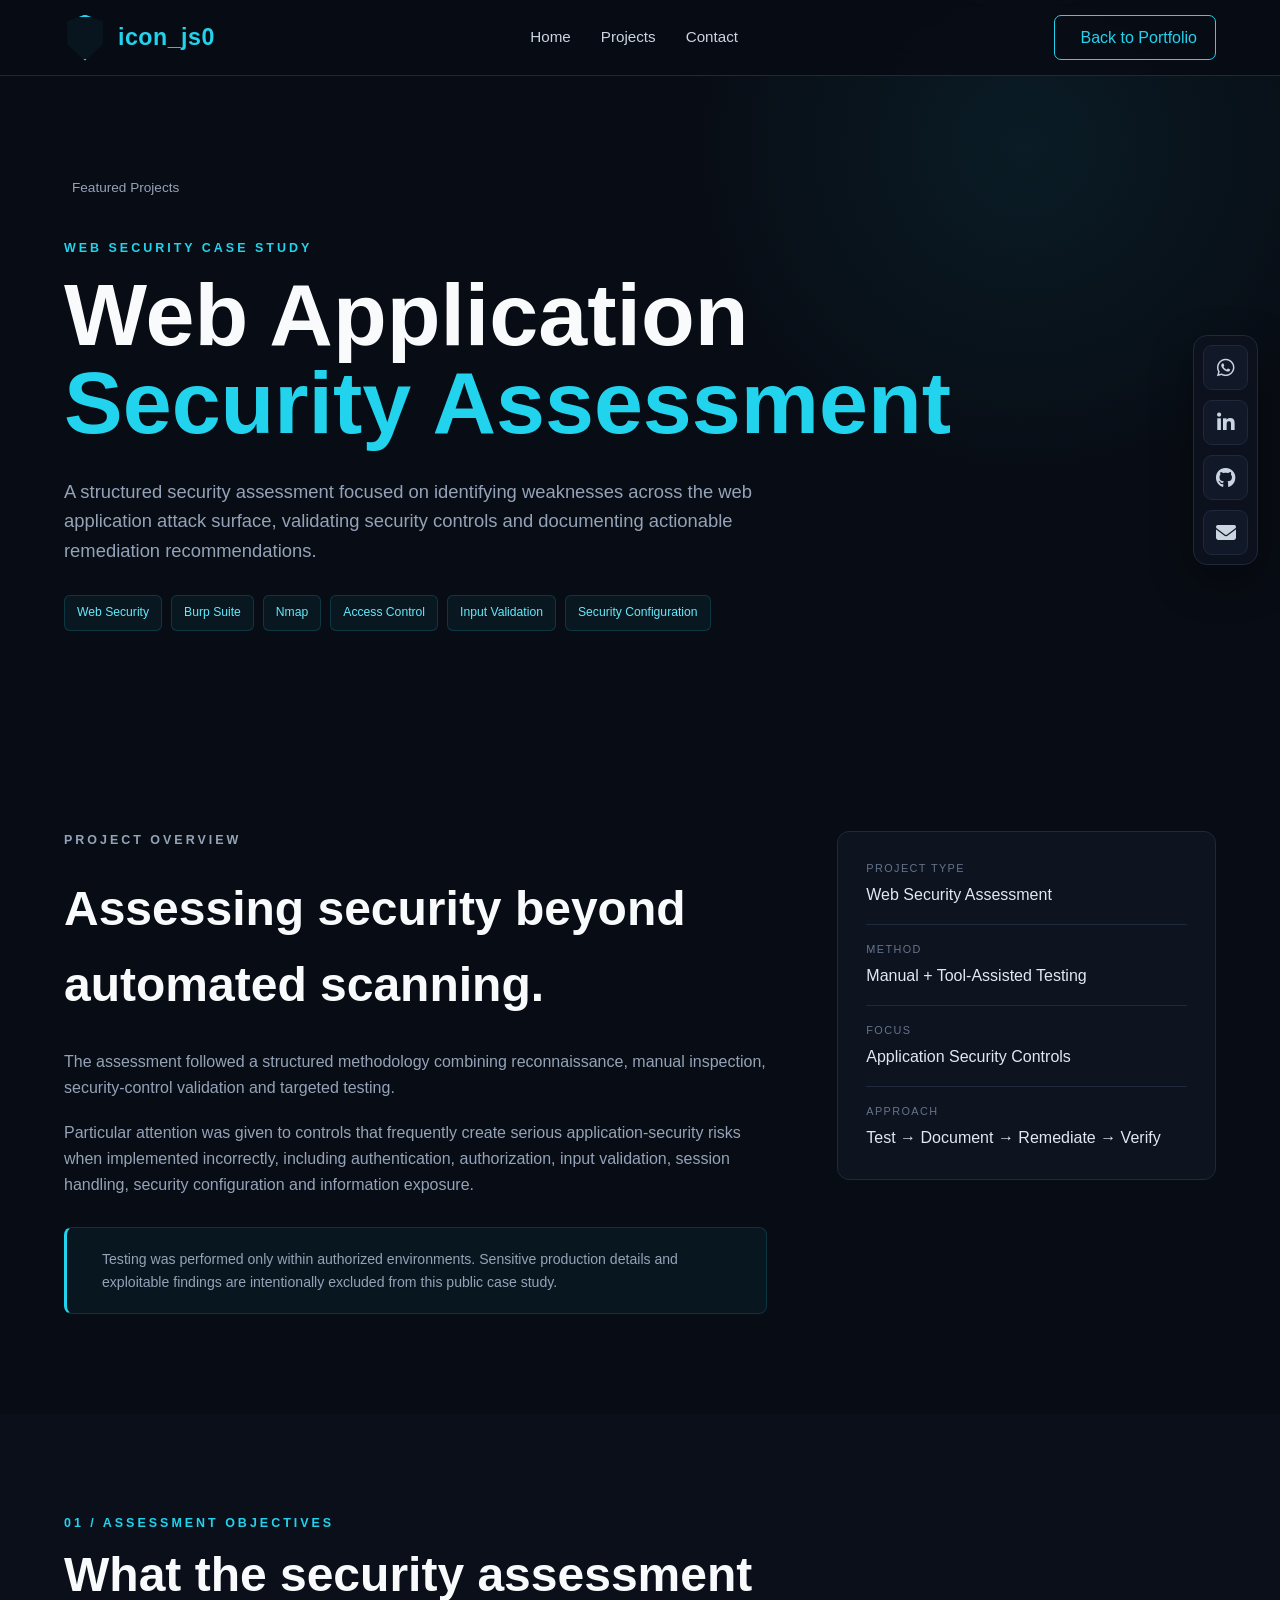
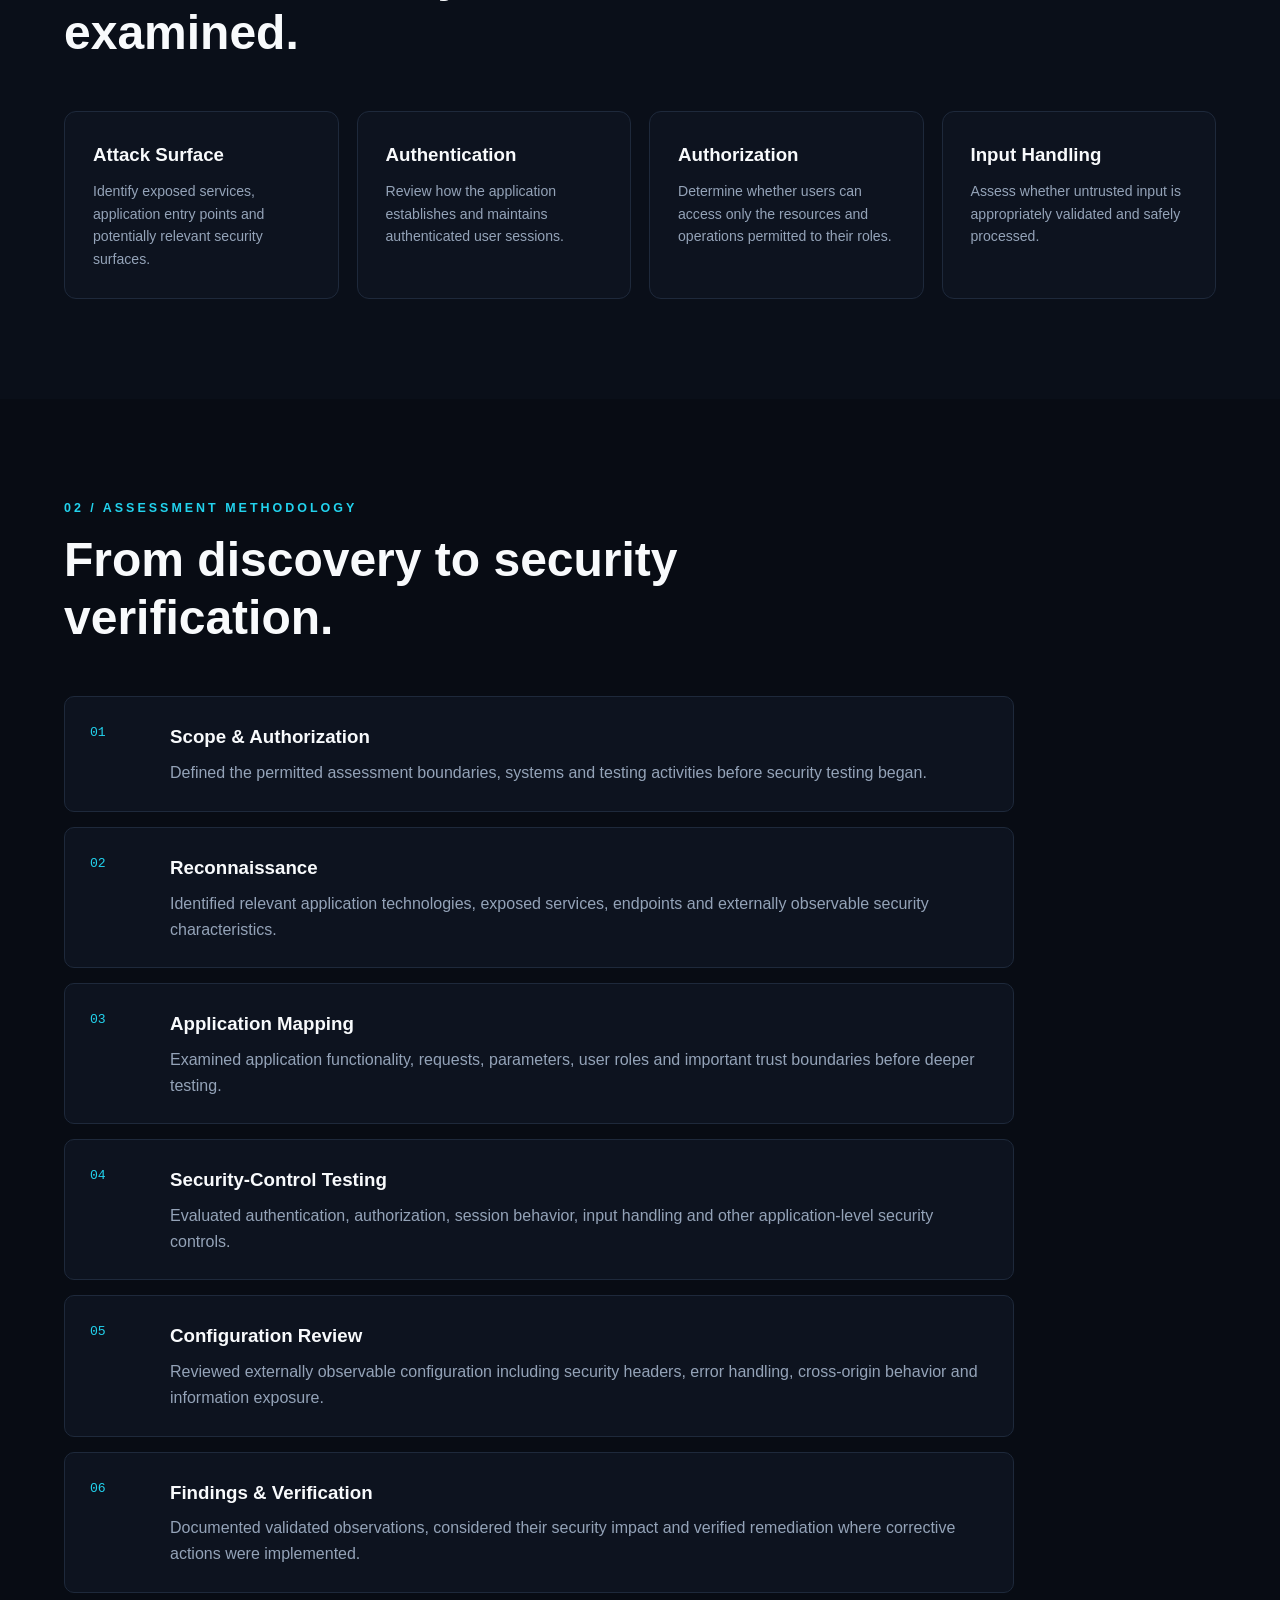
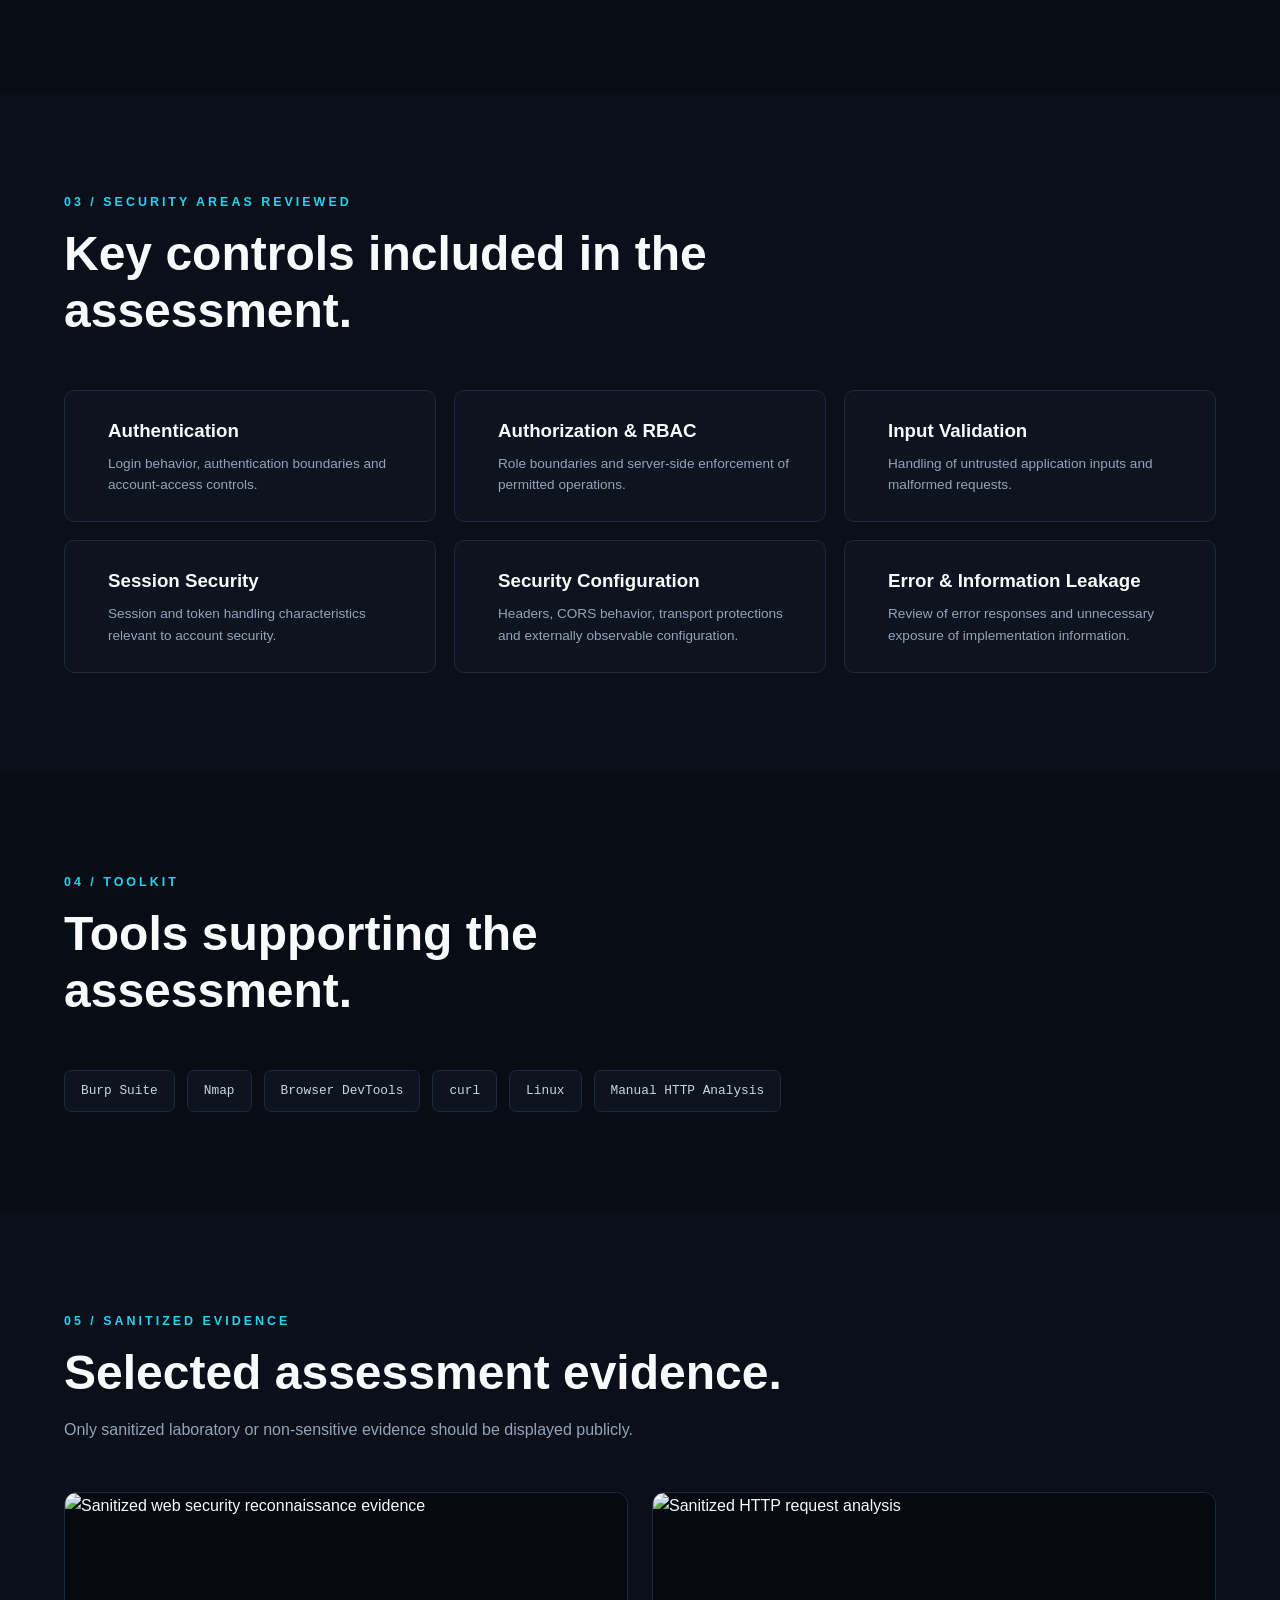
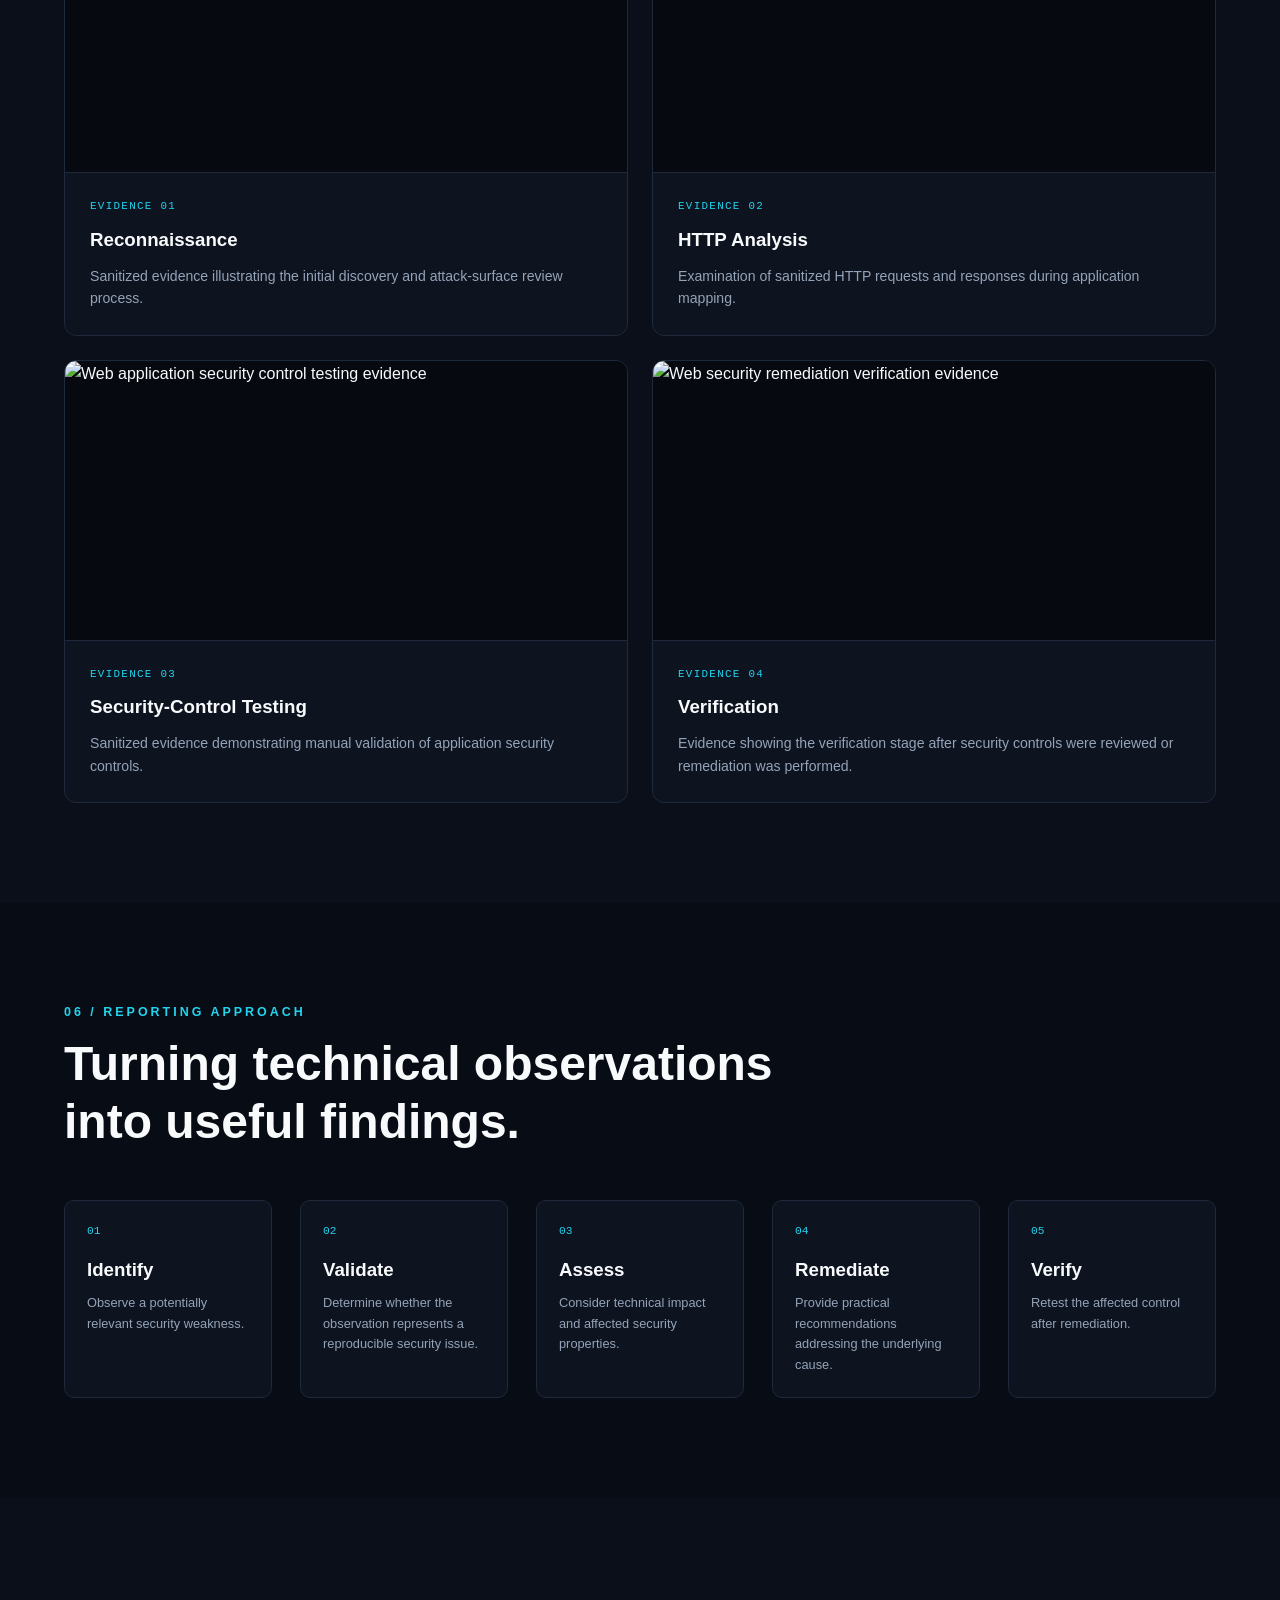
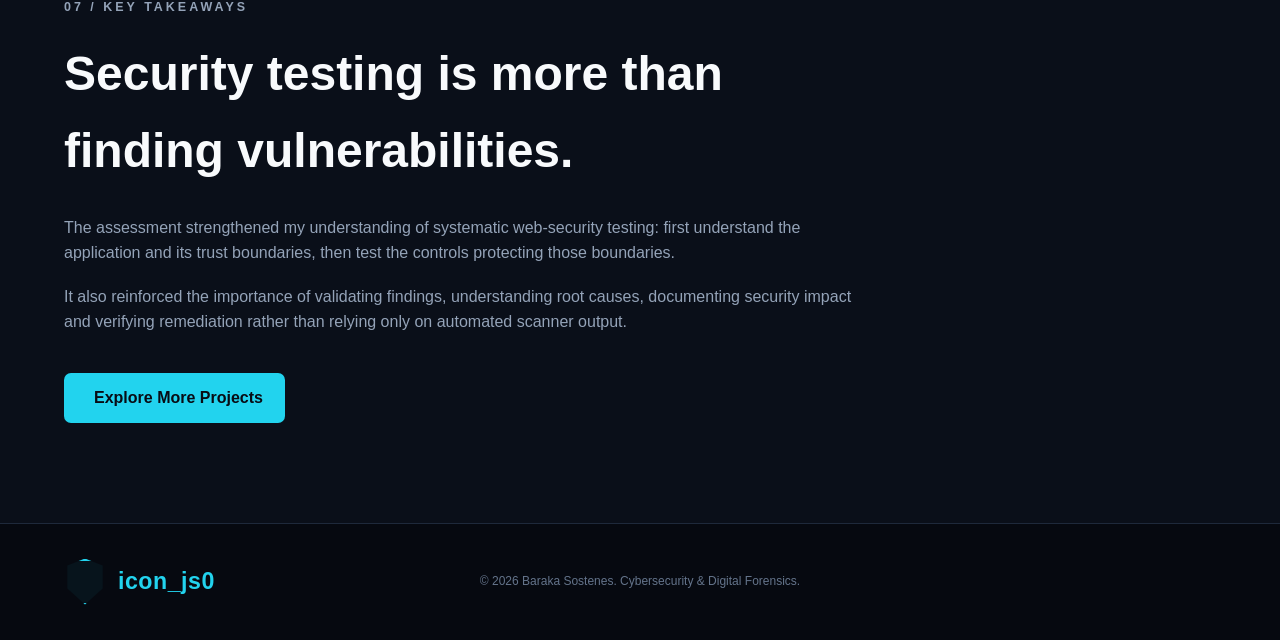
==== projects/web-security.html @ df47a4aa "feat: build cybersecurity portfolio v2" ====
<!DOCTYPE html>
<html lang="en">

<head>
   <meta charset="UTF-8">

    <meta
        name="viewport"
        content="width=device-width, initial-scale=1.0"
    >

    <title>
        Baraka Sostenes | Cybersecurity & Digital Forensics
    </title>

    <meta
        name="description"
        content="Cybersecurity and Digital Forensics portfolio of Baraka Sostenes, featuring web security, network security, digital forensics, CTF labs and practical security projects."
    >

    <meta
        name="author"
        content="Baraka Sostenes"
    >

    <meta
        name="robots"
        content="index, follow"
    >

    <meta
        name="theme-color"
        content="#080c14"
    >

    <link
        rel="icon"
        type="image/svg+xml"
        href="assets/images/favicon.svg"
    >

    <link
        rel="stylesheet"
        href="assets/css/style.css"
    >

    <link
        rel="stylesheet"
        href="assets/css/responsive.css"
    >

    <link
        rel="stylesheet"
        href="https://cdnjs.cloudflare.com/ajax/libs/font-awesome/6.7.2/css/all.min.css"
    >

    <link
    rel="icon"
    type="image/svg+xml"
    href="assets/images/favicon.svg"
>

    <title>
        Web Application Security Case Study | icon_js0
    </title>

    <link
        rel="stylesheet"
        href="../assets/css/style.css"
    >

    <link
        rel="stylesheet"
        href="../assets/css/responsive.css"
    >

    <link
        rel="stylesheet"
        href="../assets/css/case-study.css"
    >

    <link
        rel="stylesheet"
        href="https://cdnjs.cloudflare.com/ajax/libs/font-awesome/6.7.2/css/all.min.css"
    >

</head>


<body>


<!-- =========================
     NAVBAR
========================= -->

<header class="navbar" id="navbar">

    <div class="container nav-container">

        <a href="../index.html" class="logo">

            <span class="logo-mark">
                <i data-lucide="shield-check"></i>
            </span>

            <span class="logo-text">
                icon_js0
            </span>

        </a>


        <nav class="nav-links" id="nav-links">

            <a href="../index.html" class="nav-link">
                Home
            </a>

            <a href="../index.html#projects" class="nav-link">
                Projects
            </a>

            <a href="../index.html#contact" class="nav-link">
                Contact
            </a>

        </nav>


        <div class="nav-actions">

            <a
                href="../index.html#projects"
                class="nav-btn"
            >
                <i data-lucide="arrow-left"></i>
                Back to Portfolio
            </a>


            <button
                class="menu-toggle"
                id="menu-toggle"
                aria-label="Open navigation menu"
                aria-expanded="false"
            >
                <span></span>
                <span></span>
                <span></span>
            </button>

        </div>

    </div>

</header>


<!-- =========================
     SOCIAL RAIL
========================= -->

<aside
    class="social-rail"
    aria-label="Social media links"
>

    <a
        href="https://wa.me/255788197659"
        target="_blank"
        rel="noopener noreferrer"
        class="social-link whatsapp"
        aria-label="WhatsApp"
        data-label="WhatsApp"
    >
        <i class="fa-brands fa-whatsapp"></i>
    </a>


    <a
        href="https://www.linkedin.com/in/baraka-sostenes-51930a3a1/"
        target="_blank"
        rel="noopener noreferrer"
        class="social-link linkedin"
        aria-label="LinkedIn"
        data-label="LinkedIn"
    >
        <i class="fa-brands fa-linkedin-in"></i>
    </a>


    <a
        href="https://github.com/iconjs0"
        target="_blank"
        rel="noopener noreferrer"
        class="social-link github"
        aria-label="GitHub"
        data-label="GitHub"
    >
        <i class="fa-brands fa-github"></i>
    </a>


    <a
        href="mailto:barakacsostenes13@gmail.com"
        class="social-link email"
        aria-label="Email"
        data-label="Email"
    >
        <i class="fa-solid fa-envelope"></i>
    </a>

</aside>


<main>


<!-- =========================
     PROJECT HERO
========================= -->

<section class="case-hero">

    <div class="container">

        <a
            href="../index.html#projects"
            class="case-back"
        >
            <i data-lucide="arrow-left"></i>
            Featured Projects
        </a>


        <p class="section-label">
            WEB SECURITY CASE STUDY
        </p>


        <h1>
            Web Application
            <span>Security Assessment</span>
        </h1>


        <p class="case-introduction">

            A structured security assessment focused on identifying
            weaknesses across the web application attack surface,
            validating security controls and documenting actionable
            remediation recommendations.

        </p>


        <div class="case-tags">

            <span>Web Security</span>
            <span>Burp Suite</span>
            <span>Nmap</span>
            <span>Access Control</span>
            <span>Input Validation</span>
            <span>Security Configuration</span>

        </div>

    </div>

</section>


<!-- =========================
     OVERVIEW
========================= -->

<section class="case-section">

    <div class="container">

        <div class="case-overview-grid">


            <div class="case-main-content">

                <p class="section-label">
                    PROJECT OVERVIEW
                </p>


                <h2>
                    Assessing security beyond automated scanning.
                </h2>


                <p>

                    The assessment followed a structured methodology
                    combining reconnaissance, manual inspection,
                    security-control validation and targeted testing.

                </p>


                <p>

                    Particular attention was given to controls that
                    frequently create serious application-security
                    risks when implemented incorrectly, including
                    authentication, authorization, input validation,
                    session handling, security configuration and
                    information exposure.

                </p>


                <div class="case-scope-notice">

                    <i data-lucide="shield-check"></i>

                    <p>
                        Testing was performed only within authorized
                        environments. Sensitive production details and
                        exploitable findings are intentionally excluded
                        from this public case study.
                    </p>

                </div>

            </div>


            <aside class="case-info-card">

                <div class="case-info-item">
                    <span>Project Type</span>
                    <p>Web Security Assessment</p>
                </div>


                <div class="case-info-item">
                    <span>Method</span>
                    <p>Manual + Tool-Assisted Testing</p>
                </div>


                <div class="case-info-item">
                    <span>Focus</span>
                    <p>Application Security Controls</p>
                </div>


                <div class="case-info-item">
                    <span>Approach</span>
                    <p>Test → Document → Remediate → Verify</p>
                </div>

            </aside>

        </div>

    </div>

</section>


<!-- =========================
     OBJECTIVES
========================= -->

<section class="case-section case-section-alt">

    <div class="container">

        <div class="case-section-heading">

            <p class="section-label">
                01 / ASSESSMENT OBJECTIVES
            </p>

            <h2>
                What the security assessment examined.
            </h2>

        </div>


        <div class="objective-grid">


            <article class="objective-card">

                <i data-lucide="scan-search"></i>

                <h3>
                    Attack Surface
                </h3>

                <p>
                    Identify exposed services, application entry
                    points and potentially relevant security surfaces.
                </p>

            </article>


            <article class="objective-card">

                <i data-lucide="key-round"></i>

                <h3>
                    Authentication
                </h3>

                <p>
                    Review how the application establishes and
                    maintains authenticated user sessions.
                </p>

            </article>


            <article class="objective-card">

                <i data-lucide="user-cog"></i>

                <h3>
                    Authorization
                </h3>

                <p>
                    Determine whether users can access only the
                    resources and operations permitted to their roles.
                </p>

            </article>


            <article class="objective-card">

                <i data-lucide="shield-alert"></i>

                <h3>
                    Input Handling
                </h3>

                <p>
                    Assess whether untrusted input is appropriately
                    validated and safely processed.
                </p>

            </article>


        </div>

    </div>

</section>


<!-- =========================
     METHODOLOGY
========================= -->

<section class="case-section">

    <div class="container">

        <div class="case-section-heading">

            <p class="section-label">
                02 / ASSESSMENT METHODOLOGY
            </p>

            <h2>
                From discovery to security verification.
            </h2>

        </div>


        <div class="implementation-list">


            <article class="implementation-item">

                <span class="implementation-number">
                    01
                </span>

                <div>

                    <h3>
                        Scope & Authorization
                    </h3>

                    <p>
                        Defined the permitted assessment boundaries,
                        systems and testing activities before security
                        testing began.
                    </p>

                </div>

            </article>


            <article class="implementation-item">

                <span class="implementation-number">
                    02
                </span>

                <div>

                    <h3>
                        Reconnaissance
                    </h3>

                    <p>
                        Identified relevant application technologies,
                        exposed services, endpoints and externally
                        observable security characteristics.
                    </p>

                </div>

            </article>


            <article class="implementation-item">

                <span class="implementation-number">
                    03
                </span>

                <div>

                    <h3>
                        Application Mapping
                    </h3>

                    <p>
                        Examined application functionality, requests,
                        parameters, user roles and important trust
                        boundaries before deeper testing.
                    </p>

                </div>

            </article>


            <article class="implementation-item">

                <span class="implementation-number">
                    04
                </span>

                <div>

                    <h3>
                        Security-Control Testing
                    </h3>

                    <p>
                        Evaluated authentication, authorization,
                        session behavior, input handling and other
                        application-level security controls.
                    </p>

                </div>

            </article>


            <article class="implementation-item">

                <span class="implementation-number">
                    05
                </span>

                <div>

                    <h3>
                        Configuration Review
                    </h3>

                    <p>
                        Reviewed externally observable configuration
                        including security headers, error handling,
                        cross-origin behavior and information exposure.
                    </p>

                </div>

            </article>


            <article class="implementation-item">

                <span class="implementation-number">
                    06
                </span>

                <div>

                    <h3>
                        Findings & Verification
                    </h3>

                    <p>
                        Documented validated observations, considered
                        their security impact and verified remediation
                        where corrective actions were implemented.
                    </p>

                </div>

            </article>


        </div>

    </div>

</section>


<!-- =========================
     SECURITY AREAS
========================= -->

<section class="case-section case-section-alt">

    <div class="container">

        <div class="case-section-heading">

            <p class="section-label">
                03 / SECURITY AREAS REVIEWED
            </p>

            <h2>
                Key controls included in the assessment.
            </h2>

        </div>


        <div class="security-area-grid">


            <article class="security-area-card">

                <i data-lucide="log-in"></i>

                <div>
                    <h3>Authentication</h3>

                    <p>
                        Login behavior, authentication boundaries
                        and account-access controls.
                    </p>
                </div>

            </article>


            <article class="security-area-card">

                <i data-lucide="users-round"></i>

                <div>
                    <h3>Authorization & RBAC</h3>

                    <p>
                        Role boundaries and server-side enforcement
                        of permitted operations.
                    </p>
                </div>

            </article>


            <article class="security-area-card">

                <i data-lucide="braces"></i>

                <div>
                    <h3>Input Validation</h3>

                    <p>
                        Handling of untrusted application inputs
                        and malformed requests.
                    </p>
                </div>

            </article>


            <article class="security-area-card">

                <i data-lucide="cookie"></i>

                <div>
                    <h3>Session Security</h3>

                    <p>
                        Session and token handling characteristics
                        relevant to account security.
                    </p>
                </div>

            </article>


            <article class="security-area-card">

                <i data-lucide="settings"></i>

                <div>
                    <h3>Security Configuration</h3>

                    <p>
                        Headers, CORS behavior, transport protections
                        and externally observable configuration.
                    </p>
                </div>

            </article>


            <article class="security-area-card">

                <i data-lucide="triangle-alert"></i>

                <div>
                    <h3>Error & Information Leakage</h3>

                    <p>
                        Review of error responses and unnecessary
                        exposure of implementation information.
                    </p>
                </div>

            </article>


        </div>

    </div>

</section>


<!-- =========================
     TOOLS
========================= -->

<section class="case-section">

    <div class="container">

        <div class="case-section-heading">

            <p class="section-label">
                04 / TOOLKIT
            </p>

            <h2>
                Tools supporting the assessment.
            </h2>

        </div>


        <div class="case-toolkit">

            <span>Burp Suite</span>
            <span>Nmap</span>
            <span>Browser DevTools</span>
            <span>curl</span>
            <span>Linux</span>
            <span>Manual HTTP Analysis</span>

        </div>

    </div>

</section>


<!-- =========================
     EVIDENCE
========================= -->

<section class="case-section case-section-alt">

    <div class="container">

        <div class="case-section-heading">

            <p class="section-label">
                05 / SANITIZED EVIDENCE
            </p>

            <h2>
                Selected assessment evidence.
            </h2>

            <p class="case-section-description">
                Only sanitized laboratory or non-sensitive evidence
                should be displayed publicly.
            </p>

        </div>


        <div class="evidence-grid">


            <article class="evidence-card">

                <div class="evidence-image">

                    <img
                        src="../assets/images/projects/web-security/reconnaissance.png"
                        alt="Sanitized web security reconnaissance evidence"
                        loading="lazy"
                    >

                    <div class="evidence-overlay">

                        <button
                            class="evidence-view"
                            type="button"
                            aria-label="View reconnaissance evidence"
                        >
                            <i data-lucide="maximize-2"></i>
                        </button>

                    </div>

                </div>


                <div class="evidence-content">

                    <span class="evidence-number">
                        EVIDENCE 01
                    </span>

                    <h3>
                        Reconnaissance
                    </h3>

                    <p>
                        Sanitized evidence illustrating the initial
                        discovery and attack-surface review process.
                    </p>

                </div>

            </article>


            <article class="evidence-card">

                <div class="evidence-image">

                    <img
                        src="../assets/images/projects/web-security/http-analysis.png"
                        alt="Sanitized HTTP request analysis"
                        loading="lazy"
                    >

                    <div class="evidence-overlay">

                        <button
                            class="evidence-view"
                            type="button"
                            aria-label="View HTTP analysis evidence"
                        >
                            <i data-lucide="maximize-2"></i>
                        </button>

                    </div>

                </div>


                <div class="evidence-content">

                    <span class="evidence-number">
                        EVIDENCE 02
                    </span>

                    <h3>
                        HTTP Analysis
                    </h3>

                    <p>
                        Examination of sanitized HTTP requests and
                        responses during application mapping.
                    </p>

                </div>

            </article>


            <article class="evidence-card">

                <div class="evidence-image">

                    <img
                        src="../assets/images/projects/web-security/security-controls.png"
                        alt="Web application security control testing evidence"
                        loading="lazy"
                    >

                    <div class="evidence-overlay">

                        <button
                            class="evidence-view"
                            type="button"
                            aria-label="View security testing evidence"
                        >
                            <i data-lucide="maximize-2"></i>
                        </button>

                    </div>

                </div>


                <div class="evidence-content">

                    <span class="evidence-number">
                        EVIDENCE 03
                    </span>

                    <h3>
                        Security-Control Testing
                    </h3>

                    <p>
                        Sanitized evidence demonstrating manual
                        validation of application security controls.
                    </p>

                </div>

            </article>


            <article class="evidence-card">

                <div class="evidence-image">

                    <img
                        src="../assets/images/projects/web-security/verification.png"
                        alt="Web security remediation verification evidence"
                        loading="lazy"
                    >

                    <div class="evidence-overlay">

                        <button
                            class="evidence-view"
                            type="button"
                            aria-label="View remediation verification evidence"
                        >
                            <i data-lucide="maximize-2"></i>
                        </button>

                    </div>

                </div>


                <div class="evidence-content">

                    <span class="evidence-number">
                        EVIDENCE 04
                    </span>

                    <h3>
                        Verification
                    </h3>

                    <p>
                        Evidence showing the verification stage
                        after security controls were reviewed or
                        remediation was performed.
                    </p>

                </div>

            </article>


        </div>

    </div>

</section>


<!-- =========================
     REPORTING
========================= -->

<section class="case-section">

    <div class="container">

        <div class="case-section-heading">

            <p class="section-label">
                06 / REPORTING APPROACH
            </p>

            <h2>
                Turning technical observations into useful findings.
            </h2>

        </div>


        <div class="finding-process">

            <div class="finding-step">

                <span>01</span>

                <h3>Identify</h3>

                <p>
                    Observe a potentially relevant security weakness.
                </p>

            </div>


            <div class="finding-arrow">
                <i data-lucide="arrow-right"></i>
            </div>


            <div class="finding-step">

                <span>02</span>

                <h3>Validate</h3>

                <p>
                    Determine whether the observation represents
                    a reproducible security issue.
                </p>

            </div>


            <div class="finding-arrow">
                <i data-lucide="arrow-right"></i>
            </div>


            <div class="finding-step">

                <span>03</span>

                <h3>Assess</h3>

                <p>
                    Consider technical impact and affected security
                    properties.
                </p>

            </div>


            <div class="finding-arrow">
                <i data-lucide="arrow-right"></i>
            </div>


            <div class="finding-step">

                <span>04</span>

                <h3>Remediate</h3>

                <p>
                    Provide practical recommendations addressing
                    the underlying cause.
                </p>

            </div>


            <div class="finding-arrow">
                <i data-lucide="arrow-right"></i>
            </div>


            <div class="finding-step">

                <span>05</span>

                <h3>Verify</h3>

                <p>
                    Retest the affected control after remediation.
                </p>

            </div>

        </div>

    </div>

</section>


<!-- =========================
     TAKEAWAYS
========================= -->

<section class="case-section case-section-alt">

    <div class="container">

        <div class="case-conclusion">

            <p class="section-label">
                07 / KEY TAKEAWAYS
            </p>


            <h2>
                Security testing is more than finding vulnerabilities.
            </h2>


            <p>

                The assessment strengthened my understanding of
                systematic web-security testing: first understand
                the application and its trust boundaries, then test
                the controls protecting those boundaries.

            </p>


            <p>

                It also reinforced the importance of validating
                findings, understanding root causes, documenting
                security impact and verifying remediation rather
                than relying only on automated scanner output.

            </p>


            <a
                href="../index.html#projects"
                class="btn btn-primary"
            >
                <i data-lucide="arrow-left"></i>
                Explore More Projects
            </a>

        </div>

    </div>

</section>


</main>


<!-- =========================
     FOOTER
========================= -->

<footer class="footer">

    <div class="container footer-container">

        <div class="footer-brand">

            <a href="../index.html" class="logo">

                <span class="logo-mark">
                    <i data-lucide="shield-check"></i>
                </span>

                <span class="logo-text">
                    icon_js0
                </span>

            </a>

        </div>


        <p class="footer-copy">
            © 2026 Baraka Sostenes.
            Cybersecurity & Digital Forensics.
        </p>

    </div>

</footer>


<button
    class="back-to-top"
    id="back-to-top"
    aria-label="Back to top"
>
    ↑
</button>


<!-- IMAGE LIGHTBOX -->

<div
    class="image-lightbox"
    id="image-lightbox"
    aria-hidden="true"
>

    <button
        class="lightbox-close"
        id="lightbox-close"
        type="button"
        aria-label="Close image"
    >
        <i data-lucide="x"></i>
    </button>


    <img
        src=""
        alt=""
        id="lightbox-image"
    >


    <p id="lightbox-caption"></p>

</div>


<script src="https://unpkg.com/lucide@latest"></script>

<script src="../assets/js/case-study.js"></script>


</body>

</html>
---- assets/css/style.css ----
/* =========================
   GLOBAL RESET
========================= */

* {
    margin: 0;
    padding: 0;
    box-sizing: border-box;
}

html {
    scroll-behavior: smooth;
}

body {
    font-family: Arial, Helvetica, sans-serif;
    background: #080c14;
    color: #f8fafc;
    line-height: 1.6;
}

a {
    text-decoration: none;
    color: inherit;
}

.container {
    width: 90%;
    max-width: 1200px;
    margin: auto;
}


/* =========================
   NAVBAR
========================= */

.navbar {
    position: fixed;
    top: 0;
    left: 0;
    width: 100%;
    background: rgba(8, 12, 20, 0.9);
    border-bottom: 1px solid #1e293b;
    backdrop-filter: blur(12px);
    z-index: 1000;
}

.nav-container {
    min-height: 75px;

    display: flex;
    align-items: center;
    justify-content: space-between;
}

/* =========================
   BRAND LOGO
========================= */

.logo {
    display: inline-flex;
    align-items: center;
    gap: 12px;

    color: #f8fafc;

    font-size: 1.45rem;
    font-weight: 700;

    letter-spacing: 0.5px;
}

.logo-mark {
    position: relative;

    width: 42px;
    height: 46px;

    display: flex;
    align-items: center;
    justify-content: center;

    color: #22d3ee;

    border: 2px solid #22d3ee;

    clip-path: polygon(
        50% 0%,
        92% 15%,
        92% 65%,
        50% 100%,
        8% 65%,
        8% 15%
    );

    background: rgba(34, 211, 238, 0.05);

    transition: 0.3s ease;
}

.logo-mark svg {
    width: 21px;
    height: 21px;
    stroke-width: 1.8;
}

.logo:hover .logo-mark {
    background: rgba(34, 211, 238, 0.12);

    filter:
        drop-shadow(
            0 0 8px rgba(34, 211, 238, 0.35)
        );
}

.logo-text {
    color: #f8fafc;
}
.logo span {
    color: #22d3ee;
}

.nav-links {
    display: flex;
    gap: 30px;
}

.nav-links a {
    color: #cbd5e1;
    font-size: 0.95rem;
    transition: 0.3s;
}

.nav-links a:hover {
    color: #22d3ee;
}

.nav-btn {
    border: 1px solid #22d3ee;
    color: #22d3ee;
    padding: 9px 18px;
    border-radius: 7px;
    transition: 0.3s;
}

.nav-btn:hover {
    background: #22d3ee;
    color: #080c14;
}


/* =========================
   HERO
========================= */

.hero {
    min-height: 100vh;
    display: flex;
    align-items: center;

    padding-top: 100px;

    background:
        radial-gradient(
            circle at 80% 20%,
            rgba(34, 211, 238, 0.08),
            transparent 30%
        );
}

.hero-container {
    display: grid;
    grid-template-columns: 1.15fr 0.85fr;
    gap: 70px;
    align-items: center;
}

.hero-label {
    color: #22d3ee;
    letter-spacing: 3px;
    font-size: 0.8rem;
    font-weight: 700;
    margin-bottom: 16px;
}

.hero h1 {
    font-size: clamp(3rem, 6vw, 5.5rem);
    line-height: 1.05;
    margin-bottom: 18px;
}

.hero h1 span {
    display: block;

    color: #22d3ee;

    text-shadow:
        0 0 30px rgba(34, 211, 238, 0.12);
}

.hero h2 {
    color: #cbd5e1;
    font-size: clamp(1.3rem, 2vw, 1.8rem);
    font-weight: 500;
    margin-bottom: 24px;
}

.hero-description {
    color: #94a3b8;
    max-width: 650px;
    font-size: 1.05rem;
}


/* =========================
   HERO BUTTONS
========================= */

.hero-buttons {
    display: flex;
    gap: 15px;
    margin-top: 35px;
}

.btn {
    display: inline-block;
    padding: 12px 22px;
    border-radius: 7px;
    font-weight: 600;
    transition: 0.3s;
}

.btn-primary {
    background: #22d3ee;
    color: #080c14;
}

.btn-primary:hover {
    transform: translateY(-3px);
    box-shadow: 0 10px 30px rgba(34, 211, 238, 0.2);
}

.btn-secondary {
    border: 1px solid #334155;
    color: #e2e8f0;
}

.btn-secondary:hover {
    border-color: #22d3ee;
    color: #22d3ee;
}


/* =========================
   STATUS
========================= */

.hero-status {
    margin-top: 30px;

    display: flex;
    align-items: center;
    gap: 10px;

    color: #94a3b8;
    font-size: 0.9rem;
}

.status-dot {
    width: 9px;
    height: 9px;

    background: #22c55e;
    border-radius: 50%;

    box-shadow: 0 0 12px #22c55e;
}


/* =========================
   TERMINAL
========================= */

.terminal {
    background: #0d131f;
    border: 1px solid #1e293b;
    border-radius: 12px;

    overflow: hidden;

    box-shadow:
        0 25px 50px rgba(0, 0, 0, 0.35);
}

.terminal-header {
    background: #111827;
    padding: 12px 16px;

    display: flex;
    align-items: center;

    position: relative;

    border-bottom: 1px solid #1e293b;
}

.terminal-header p {
    position: absolute;
    left: 50%;
    transform: translateX(-50%);

    color: #64748b;
    font-size: 0.8rem;
}

.terminal-buttons {
    display: flex;
    gap: 7px;
}

.terminal-buttons span {
    width: 10px;
    height: 10px;
    border-radius: 50%;
}

.terminal-buttons span:nth-child(1) {
    background: #ef4444;
}

.terminal-buttons span:nth-child(2) {
    background: #eab308;
}

.terminal-buttons span:nth-child(3) {
    background: #22c55e;
}

.terminal-body {
    padding: 25px;
    font-family: "Courier New", monospace;

    font-size: 0.9rem;
}

.terminal-body p {
    margin-bottom: 10px;
}

.prompt {
    color: #22d3ee;
    margin-right: 5px;
}

.terminal-result {
    color: #94a3b8;
    margin-left: 18px;
    margin-bottom: 22px !important;
}

.cursor {
    color: #22d3ee;
    animation: blink 1s infinite;
}

@keyframes blink {

    0%,
    50% {
        opacity: 1;
    }

    51%,
    100% {
        opacity: 0;
    }
}

/* =========================
   GENERAL SECTIONS
========================= */

.section-padding {
    padding: 110px 0;
}

.section-heading {
    max-width: 700px;
    margin-bottom: 60px;
}

.section-label {
    color: #22d3ee;
    font-size: 0.78rem;
    font-weight: 700;
    letter-spacing: 3px;
    margin-bottom: 12px;
}

.section-heading h2 {
    font-size: clamp(2rem, 4vw, 3.2rem);
    line-height: 1.2;
    margin-bottom: 18px;
}

.section-heading > p:last-child {
    color: #94a3b8;
    font-size: 1rem;
}


/* =========================
   ABOUT
========================= */

.about {
    background: #0a0f19;
}

.about-grid {
    display: grid;
    grid-template-columns: 1.1fr 0.9fr;
    gap: 70px;
    align-items: start;
}

.about-content h3 {
    font-size: 1.8rem;
    margin-bottom: 25px;
}

.about-content p {
    color: #94a3b8;
    margin-bottom: 20px;
    max-width: 650px;
}


/* =========================
   PROFILE CARD
========================= */

.profile-card {
    background: #0d131f;
    border: 1px solid #1e293b;
    border-radius: 12px;
    padding: 30px;
}

.profile-item {
    padding: 18px 0;
    border-bottom: 1px solid #1e293b;
}

.profile-item:first-child {
    padding-top: 0;
}

.profile-item:last-child {
    border-bottom: none;
    padding-bottom: 0;
}

.profile-item span {
    display: block;
    color: #64748b;
    text-transform: uppercase;
    letter-spacing: 1.5px;
    font-size: 0.72rem;
    margin-bottom: 5px;
}

.profile-item p {
    color: #e2e8f0;
    font-size: 0.95rem;
}


/* =========================
   EXPERTISE
========================= */

.expertise {
    background: #080c14;
}

.expertise-grid {
    display: grid;
    grid-template-columns: repeat(2, 1fr);
    gap: 22px;
}

.expertise-card {
    position: relative;

    background: #0d131f;
    border: 1px solid #1e293b;
    border-radius: 12px;

    padding: 35px;

    transition: 0.3s ease;
}

.expertise-card:hover {
    transform: translateY(-5px);
    border-color: rgba(34, 211, 238, 0.45);

    box-shadow:
        0 20px 40px rgba(0, 0, 0, 0.25);
}

.expertise-number {
    color: #22d3ee;
    font-family: "Courier New", monospace;
    font-size: 0.8rem;
}

.expertise-card h3 {
    margin-top: 18px;
    margin-bottom: 15px;

    font-size: 1.35rem;
}

.expertise-card p {
    color: #94a3b8;
    margin-bottom: 25px;
}


/* =========================
   EXPERTISE TAGS
========================= */

.expertise-tags {
    display: flex;
    flex-wrap: wrap;
    gap: 8px;
}

.expertise-tags span {
    background: rgba(34, 211, 238, 0.07);
    border: 1px solid rgba(34, 211, 238, 0.15);

    color: #67e8f9;

    padding: 6px 10px;
    border-radius: 5px;

    font-size: 0.75rem;
}

/* =========================
   TECHNICAL TOOLKIT
========================= */

.toolkit {
    background: #0a0f19;
}

.toolkit-grid {
    display: grid;
    grid-template-columns: repeat(3, 1fr);
    gap: 22px;
}

.toolkit-card {
    background: #0d131f;
    border: 1px solid #1e293b;
    border-radius: 12px;
    padding: 30px;

    transition: 0.3s ease;
}

.toolkit-card:hover {
    transform: translateY(-5px);
    border-color: rgba(34, 211, 238, 0.4);

    box-shadow:
        0 20px 40px rgba(0, 0, 0, 0.25);
}

.toolkit-header {
    display: flex;
    align-items: center;
    gap: 14px;

    margin-bottom: 25px;
}

.toolkit-icon {
    width: 38px;
    height: 38px;

    display: flex;
    align-items: center;
    justify-content: center;

    background: rgba(34, 211, 238, 0.08);
    border: 1px solid rgba(34, 211, 238, 0.2);

    color: #22d3ee;

    border-radius: 8px;

    font-size: 0.75rem;
    font-family: "Courier New", monospace;
}

.toolkit-header h3 {
    font-size: 1.1rem;
}


/* =========================
   TOOL TAGS
========================= */

.tool-list {
    display: flex;
    flex-wrap: wrap;
    gap: 9px;
}

.tool-list span {
    padding: 7px 11px;

    background: #111827;
    border: 1px solid #1e293b;

    color: #cbd5e1;

    border-radius: 6px;

    font-size: 0.78rem;

    transition: 0.25s;
}

.tool-list span:hover {
    color: #22d3ee;
    border-color: rgba(34, 211, 238, 0.35);
}

/* =========================
   EXPERIENCE / TIMELINE
========================= */

.experience {
    background: #080c14;
}

.timeline {
    position: relative;
    max-width: 900px;
    margin-left: 15px;
}

.timeline::before {
    content: "";
    position: absolute;

    top: 0;
    bottom: 0;
    left: 7px;

    width: 1px;

    background: #1e293b;
}

.timeline-item {
    position: relative;

    padding-left: 55px;
    padding-bottom: 50px;
}

.timeline-item:last-child {
    padding-bottom: 0;
}

.timeline-marker {
    position: absolute;

    left: 0;
    top: 8px;

    width: 15px;
    height: 15px;

    border-radius: 50%;

    background: #080c14;
    border: 3px solid #22d3ee;

    box-shadow:
        0 0 15px rgba(34, 211, 238, 0.35);

    z-index: 2;
}

.timeline-content {
    background: #0d131f;

    border: 1px solid #1e293b;
    border-radius: 12px;

    padding: 28px;

    transition: 0.3s;
}

.timeline-content:hover {
    border-color: rgba(34, 211, 238, 0.35);
    transform: translateX(5px);
}

.timeline-date {
    display: inline-block;

    color: #22d3ee;

    font-family: "Courier New", monospace;
    font-size: 0.8rem;

    margin-bottom: 10px;
}

.timeline-content h3 {
    font-size: 1.3rem;
    margin-bottom: 12px;
}

.timeline-content p {
    color: #94a3b8;

    max-width: 720px;

    margin-bottom: 20px;
}


/* =========================
   TIMELINE TAGS
========================= */

.timeline-tags {
    display: flex;
    flex-wrap: wrap;
    gap: 8px;
}

.timeline-tags span {
    padding: 6px 10px;

    background: rgba(34, 211, 238, 0.06);
    border: 1px solid rgba(34, 211, 238, 0.13);

    border-radius: 5px;

    color: #67e8f9;

    font-size: 0.72rem;
}

/* =========================
   PROJECTS
========================= */

.projects {
    background: #0a0f19;
}

.projects-grid {
    display: grid;
    grid-template-columns: repeat(3, 1fr);
    gap: 24px;
}

.project-card {
    position: relative;

    background: #0d131f;

    border: 1px solid #1e293b;
    border-radius: 14px;

    padding: 32px;

    overflow: hidden;

    transition: 0.3s ease;
}

.project-card:hover {
    transform: translateY(-6px);

    border-color: rgba(34, 211, 238, 0.4);

    box-shadow:
        0 25px 45px rgba(0, 0, 0, 0.3);
}

.project-card::before {
    content: "";

    position: absolute;

    top: 0;
    left: 0;

    width: 100%;
    height: 3px;

    background: linear-gradient(
        90deg,
        #22d3ee,
        transparent
    );

    opacity: 0;

    transition: 0.3s;
}

.project-card:hover::before {
    opacity: 1;
}


/* =========================
   PROJECT CONTENT
========================= */

.project-number {
    font-family: "Courier New", monospace;

    color: #334155;

    font-size: 2.3rem;
    font-weight: 700;

    margin-bottom: 22px;
}

.project-category {
    color: #22d3ee;

    font-size: 0.72rem;
    font-weight: 700;

    letter-spacing: 2px;

    margin-bottom: 10px;
}

.project-content h3 {
    font-size: 1.35rem;
    margin-bottom: 16px;
}

.project-content > p:not(.project-category) {
    color: #94a3b8;

    margin-bottom: 24px;

    font-size: 0.95rem;
}


/* =========================
   PROJECT TAGS
========================= */

.project-tags {
    display: flex;
    flex-wrap: wrap;
    gap: 8px;

    margin-bottom: 28px;
}

.project-tags span {
    padding: 6px 9px;

    background: #111827;

    border: 1px solid #1e293b;

    border-radius: 5px;

    color: #cbd5e1;

    font-size: 0.72rem;
}


/* =========================
   PROJECT LINKS
========================= */

.project-links {
    display: flex;
    flex-wrap: wrap;
    gap: 18px;
}

.project-links a {
    color: #22d3ee;

    font-size: 0.85rem;
    font-weight: 600;

    transition: 0.25s;
}

.project-links a:hover {
    color: #67e8f9;
}

/* =========================
   CTF & SECURITY LABS
========================= */

.ctf {
    background: #080c14;
}

.ctf-grid {
    display: grid;
    grid-template-columns: repeat(3, 1fr);
    gap: 22px;
}

.ctf-card {
    background: #0d131f;

    border: 1px solid #1e293b;
    border-radius: 12px;

    padding: 30px;

    transition: 0.3s ease;
}

.ctf-card:hover {
    transform: translateY(-5px);

    border-color: rgba(34, 211, 238, 0.4);

    box-shadow:
        0 20px 40px rgba(0, 0, 0, 0.25);
}


/* =========================
   CTF CARD TOP
========================= */

.ctf-top {
    display: flex;
    align-items: center;
    justify-content: space-between;

    margin-bottom: 25px;
}

.ctf-number {
    color: #334155;

    font-family: "Courier New", monospace;

    font-size: 1.8rem;
    font-weight: 700;
}

.ctf-status {
    padding: 5px 8px;

    color: #22d3ee;

    background: rgba(34, 211, 238, 0.07);

    border: 1px solid rgba(34, 211, 238, 0.18);
    border-radius: 4px;

    font-size: 0.65rem;
    letter-spacing: 1.2px;
}


/* =========================
   CTF CONTENT
========================= */

.ctf-card h3 {
    font-size: 1.4rem;
    margin-bottom: 12px;
}

.ctf-card > p {
    color: #94a3b8;

    font-size: 0.93rem;

    margin-bottom: 22px;
}

.ctf-tags {
    display: flex;
    flex-wrap: wrap;
    gap: 7px;

    margin-bottom: 25px;
}

.ctf-tags span {
    padding: 6px 9px;

    background: #111827;
    border: 1px solid #1e293b;

    color: #cbd5e1;

    border-radius: 5px;

    font-size: 0.7rem;
}

.ctf-link {
    color: #22d3ee;

    font-size: 0.85rem;
    font-weight: 600;

    transition: 0.25s;
}

.ctf-link:hover {
    color: #67e8f9;
}


/* =========================
   LAB OVERVIEW
========================= */

.lab-overview {
    margin-top: 70px;

    background: #0a0f19;

    border: 1px solid #1e293b;
    border-radius: 14px;

    padding: 35px;
}

.lab-intro {
    margin-bottom: 30px;
}

.lab-intro h3 {
    font-size: 1.5rem;
}


/* =========================
   LAB CATEGORIES
========================= */

.lab-categories {
    display: grid;
    grid-template-columns: repeat(3, 1fr);

    gap: 12px;
}

.lab-item {
    display: flex;
    align-items: center;
    gap: 13px;

    background: #0d131f;

    border: 1px solid #1e293b;

    padding: 16px;

    border-radius: 8px;

    transition: 0.25s;
}

.lab-item:hover {
    border-color: rgba(34, 211, 238, 0.3);
}

.lab-item span {
    color: #22d3ee;

    font-family: "Courier New", monospace;

    font-size: 0.72rem;
}

.lab-item p {
    color: #cbd5e1;

    font-size: 0.85rem;
}

/* =========================
   CERTIFICATIONS
========================= */

.certifications {
    background: #0a0f19;
}

.cert-grid {
    display: grid;
    grid-template-columns: repeat(3, 1fr);
    gap: 22px;
}

.cert-card {
    display: flex;
    gap: 20px;

    background: #0d131f;

    border: 1px solid #1e293b;
    border-radius: 12px;

    padding: 28px;

    transition: 0.3s ease;
}

.cert-card:hover {
    transform: translateY(-5px);

    border-color: rgba(34, 211, 238, 0.4);

    box-shadow:
        0 20px 40px rgba(0, 0, 0, 0.25);
}

.cert-badge {
    min-width: 42px;
    height: 42px;

    display: flex;
    align-items: center;
    justify-content: center;

    background: rgba(34, 211, 238, 0.08);

    border: 1px solid rgba(34, 211, 238, 0.2);
    border-radius: 8px;

    color: #22d3ee;

    font-family: "Courier New", monospace;
    font-size: 0.75rem;
}

.cert-provider {
    color: #22d3ee;

    font-size: 0.68rem;
    font-weight: 700;

    letter-spacing: 1.5px;

    margin-bottom: 8px;
}

.cert-content h3 {
    font-size: 1.15rem;

    margin-bottom: 12px;
}

.cert-content > p:not(.cert-provider) {
    color: #94a3b8;

    font-size: 0.88rem;

    margin-bottom: 18px;
}

.cert-link {
    color: #22d3ee;

    font-size: 0.82rem;
    font-weight: 600;
}

.cert-link:hover {
    color: #67e8f9;
}

.cert-card-muted {
    opacity: 0.65;
}


/* =========================
   EDUCATION
========================= */

.education {
    background: #080c14;
}

.education-grid {
    display: grid;
    gap: 20px;
}

.education-card {
    display: grid;
    grid-template-columns: 130px 1fr;
    gap: 30px;

    background: #0d131f;

    border: 1px solid #1e293b;
    border-radius: 12px;

    padding: 30px;

    transition: 0.3s;
}

.education-card:hover {
    border-color: rgba(34, 211, 238, 0.35);

    transform: translateX(4px);
}

.education-main {
    border-color: rgba(34, 211, 238, 0.2);
}

.education-year {
    color: #22d3ee;

    font-family: "Courier New", monospace;

    font-size: 0.8rem;

    padding-top: 4px;
}

.education-level {
    color: #64748b;

    font-size: 0.68rem;
    font-weight: 700;

    letter-spacing: 1.5px;

    margin-bottom: 8px;
}

.education-content h3 {
    font-size: 1.3rem;

    margin-bottom: 6px;
}

.education-institution {
    color: #22d3ee;

    font-size: 0.9rem;

    margin-bottom: 15px;
}

.education-description {
    color: #94a3b8;

    max-width: 750px;

    margin-bottom: 20px;
}

.education-tags {
    display: flex;
    flex-wrap: wrap;
    gap: 8px;
}

.education-tags span {
    padding: 6px 9px;

    background: #111827;

    border: 1px solid #1e293b;
    border-radius: 5px;

    color: #cbd5e1;

    font-size: 0.7rem;
}

/* =========================
   CONTACT
========================= */

.contact {
    background: #0a0f19;
}

.contact-grid {
    display: grid;
    grid-template-columns: 0.9fr 1.1fr;
    gap: 45px;
    align-items: start;
}


/* =========================
   CONTACT INFO
========================= */

.contact-info {
    display: grid;
    gap: 18px;
}

.contact-card {
    background: #0d131f;

    border: 1px solid #1e293b;
    border-radius: 12px;

    padding: 26px;

    transition: 0.3s ease;
}

.contact-card:hover {
    border-color: rgba(34, 211, 238, 0.35);

    transform: translateY(-3px);
}

.contact-label {
    color: #22d3ee;

    font-size: 0.68rem;
    font-weight: 700;

    letter-spacing: 2px;

    margin-bottom: 8px;
}

.contact-card h3 {
    font-size: 1.2rem;

    margin-bottom: 10px;
}

.contact-card > p:not(.contact-label) {
    color: #94a3b8;

    font-size: 0.9rem;

    margin-bottom: 15px;
}

.contact-card a {
    color: #22d3ee;

    font-size: 0.85rem;

    transition: 0.25s;
}

.contact-card a:hover {
    color: #67e8f9;
}

.contact-platforms {
    display: flex;
    flex-wrap: wrap;
    gap: 14px;
}


/* =========================
   CONTACT FORM
========================= */

.contact-form-wrapper {
    background: #0d131f;

    border: 1px solid #1e293b;
    border-radius: 14px;

    padding: 32px;
}

.contact-form {
    display: grid;
    gap: 22px;
}

.form-group {
    display: flex;
    flex-direction: column;
    gap: 8px;
}

.form-group label {
    color: #cbd5e1;

    font-size: 0.82rem;
    font-weight: 600;
}

.form-group input,
.form-group textarea {
    width: 100%;

    background: #080c14;

    border: 1px solid #1e293b;

    border-radius: 7px;

    padding: 13px 14px;

    color: #f8fafc;

    font-family: inherit;

    outline: none;

    transition: 0.25s;
}

.form-group textarea {
    resize: vertical;
    min-height: 150px;
}

.form-group input::placeholder,
.form-group textarea::placeholder {
    color: #475569;
}

.form-group input:focus,
.form-group textarea:focus {
    border-color: #22d3ee;

    box-shadow:
        0 0 0 3px rgba(34, 211, 238, 0.08);
}


/* =========================
   SUBMIT BUTTON
========================= */

.contact-submit {
    border: none;

    background: #22d3ee;

    color: #080c14;

    padding: 13px 22px;

    border-radius: 7px;

    font-weight: 700;
    font-size: 0.9rem;

    cursor: pointer;

    transition: 0.3s;
}

.contact-submit:hover {
    transform: translateY(-2px);

    background: #67e8f9;

    box-shadow:
        0 12px 30px rgba(34, 211, 238, 0.18);
}

.form-status {
    color: #94a3b8;

    font-size: 0.82rem;

    min-height: 20px;
}


/* =========================
   FOOTER
========================= */

.footer {
    background: #060910;

    border-top: 1px solid #1e293b;

    padding: 35px 0;
}

.footer-container {
    display: grid;

    grid-template-columns:
        1fr auto 1fr;

    gap: 30px;

    align-items: center;
}

.footer-brand p {
    margin-top: 4px;

    color: #64748b;

    font-size: 0.8rem;
}

.footer-links {
    display: flex;
    gap: 20px;
}

.footer-links a {
    color: #94a3b8;

    font-size: 0.8rem;

    transition: 0.25s;
}

.footer-links a:hover {
    color: #22d3ee;
}

.footer-copy {
    text-align: right;

    color: #64748b;

    font-size: 0.75rem;
}

/* =========================
   NAV ACTIONS
========================= */

.nav-actions {
    display: flex;
    align-items: center;
    gap: 16px;
}


/* =========================
   ACTIVE NAV LINK
========================= */

.nav-link {
    position: relative;
}

.nav-link::after {
    content: "";

    position: absolute;

    left: 0;
    bottom: -8px;

    width: 0;
    height: 2px;

    background: #22d3ee;

    transition: width 0.3s ease;
}

.nav-link:hover::after,
.nav-link.active::after {
    width: 100%;
}

.nav-link.active {
    color: #22d3ee;
}


/* =========================
   MOBILE MENU BUTTON
========================= */

.menu-toggle {
    display: none;

    width: 42px;
    height: 42px;

    background: transparent;

    border: 1px solid #1e293b;
    border-radius: 7px;

    cursor: pointer;

    align-items: center;
    justify-content: center;
    flex-direction: column;

    gap: 5px;
}

.menu-toggle span {
    width: 20px;
    height: 2px;

    background: #e2e8f0;

    transition: 0.3s;
}


/* =========================
   HAMBURGER ANIMATION
========================= */

.menu-toggle.active span:nth-child(1) {
    transform:
        translateY(7px)
        rotate(45deg);
}

.menu-toggle.active span:nth-child(2) {
    opacity: 0;
}

.menu-toggle.active span:nth-child(3) {
    transform:
        translateY(-7px)
        rotate(-45deg);
}


/* =========================
   NAVBAR SCROLLED
========================= */

.navbar.scrolled {
    background: rgba(6, 9, 16, 0.97);

    box-shadow:
        0 8px 30px rgba(0, 0, 0, 0.3);
}

/* =========================
   SCROLL REVEAL
========================= */

.reveal {
    opacity: 0;
    transform: translateY(35px);
    transition:
        opacity 0.7s ease,
        transform 0.7s ease;
}

.reveal.visible {
    opacity: 1;
    transform: translateY(0);
}


/* =========================
   BACK TO TOP
========================= */

.back-to-top {
    position: fixed;

    right: 90px;
    bottom: 25px;

    width: 45px;
    height: 45px;

    display: flex;
    align-items: center;
    justify-content: center;

    background: #22d3ee;
    color: #080c14;

    border: none;
    border-radius: 8px;

    font-size: 1.2rem;
    font-weight: 700;

    cursor: pointer;

    opacity: 0;
    visibility: hidden;

    transform: translateY(15px);

    transition:
        opacity 0.3s,
        transform 0.3s,
        visibility 0.3s;

    z-index: 900;
}

.back-to-top.show {
    opacity: 1;
    visibility: visible;
    transform: translateY(0);
}

.back-to-top:hover {
    transform: translateY(-4px);

    box-shadow:
        0 10px 25px rgba(34, 211, 238, 0.25);
}

@media (prefers-reduced-motion: reduce) {

    html {
        scroll-behavior: auto;
    }

    *,
    *::before,
    *::after {
        animation-duration: 0.01ms !important;
        animation-iteration-count: 1 !important;
        transition-duration: 0.01ms !important;
    }

}

.terminal {
    transition:
        transform 0.35s ease,
        border-color 0.35s ease,
        box-shadow 0.35s ease;
}

.terminal:hover {
    transform: translateY(-6px);

    border-color: rgba(34, 211, 238, 0.35);

    box-shadow:
        0 30px 60px rgba(0, 0, 0, 0.45),
        0 0 35px rgba(34, 211, 238, 0.05);
}

/* =========================
   ICON SYSTEM
========================= */

svg {
    width: 18px;
    height: 18px;
    stroke-width: 1.8;
}

.btn,
.nav-btn,
.project-links a {
    display: inline-flex;
    align-items: center;
    justify-content: center;
    gap: 8px;
}


/* EXPERTISE ICON */

.expertise-icon {
    width: 46px;
    height: 46px;

    display: flex;
    align-items: center;
    justify-content: center;

    background: rgba(34, 211, 238, 0.07);

    border: 1px solid rgba(34, 211, 238, 0.18);

    border-radius: 9px;

    color: #22d3ee;

    margin-bottom: 20px;
}

.expertise-icon svg {
    width: 22px;
    height: 22px;
}


/* TOOLKIT ICON */

.toolkit-icon svg {
    width: 19px;
    height: 19px;
}


/* CONTACT ICON */

.contact-icon {
    width: 42px;
    height: 42px;

    display: flex;
    align-items: center;
    justify-content: center;

    background: rgba(34, 211, 238, 0.07);

    border: 1px solid rgba(34, 211, 238, 0.18);

    border-radius: 8px;

    color: #22d3ee;

    margin-bottom: 18px;
}

.contact-icon svg {
    width: 20px;
    height: 20px;
}

/* =========================
   HERO VISUAL
========================= */

.hero-visual {
    position: relative;

    display: flex;
    flex-direction: column;

    align-items: center;

    gap: 28px;
}


/* =========================
   PROFILE IMAGE
========================= */

.profile-image-wrapper {
    position: relative;

    width: 280px;
    height: 280px;
}

.hero-profile-image {
    position: relative;

    width: 100%;
    height: 100%;

    object-fit: cover;

    border-radius: 22px;

    border: 1px solid rgba(34, 211, 238, 0.25);

    z-index: 2;

    box-shadow:
        0 25px 60px rgba(0, 0, 0, 0.4);
}


/* =========================
   PROFILE GLOW
========================= */

.profile-glow {
    position: absolute;

    width: 240px;
    height: 240px;

    top: 20px;
    left: 20px;

    border-radius: 50%;

    background: rgba(34, 211, 238, 0.14);

    filter: blur(55px);

    z-index: 1;
}


/* =========================
   PROFILE TAG
========================= */

.profile-tag {
    position: absolute;

    bottom: -15px;
    left: 50%;

    transform: translateX(-50%);

    display: flex;
    align-items: center;

    gap: 8px;

    white-space: nowrap;

    background: rgba(13, 19, 31, 0.95);

    border: 1px solid #1e293b;

    border-radius: 999px;

    padding: 8px 14px;

    color: #cbd5e1;

    font-size: 0.75rem;

    z-index: 4;

    box-shadow:
        0 10px 25px rgba(0, 0, 0, 0.3);
}


/* =========================
   HERO TERMINAL
========================= */

.hero-terminal {
    width: 100%;

    max-width: 430px;
}


/* =========================
   HERO SOCIAL LINKS
========================= */

.hero-socials {
    display: flex;
    align-items: center;

    gap: 10px;

    margin-top: 25px;
}

.hero-socials a {
    width: 40px;
    height: 40px;

    display: flex;
    align-items: center;
    justify-content: center;

    border: 1px solid #1e293b;

    border-radius: 8px;

    color: #94a3b8;

    background: #0d131f;

    transition: 0.3s ease;
}

.hero-socials a:hover {
    color: #22d3ee;

    border-color: rgba(34, 211, 238, 0.4);

    transform: translateY(-4px);

    box-shadow:
        0 8px 25px rgba(34, 211, 238, 0.1);
}

.hero-socials svg {
    width: 18px;
    height: 18px;
}

/* =========================
   FIXED SOCIAL RAIL
========================= */

.social-rail {
    position: fixed;

    right: 22px;
    top: 50%;

    transform: translateY(-50%);

    display: flex;
    flex-direction: column;

    gap: 10px;

    padding: 9px;

    background: rgba(13, 19, 31, 0.88);

    border: 1px solid #1e293b;

    border-radius: 14px;

    backdrop-filter: blur(14px);

    box-shadow:
        0 15px 40px rgba(0, 0, 0, 0.35);

    z-index: 800;
}


.social-link {
    position: relative;

    width: 45px;
    height: 45px;

    display: flex;
    align-items: center;
    justify-content: center;

    background: #111827;

    border: 1px solid #1e293b;
    border-radius: 9px;

    color: #cbd5e1;

    font-size: 1.25rem;

    transition:
        transform 0.25s ease,
        border-color 0.25s ease,
        color 0.25s ease,
        background 0.25s ease;
}


.social-link:hover {
    transform: translateX(-5px);

    color: #22d3ee;

    border-color: rgba(34, 211, 238, 0.45);

    background: rgba(34, 211, 238, 0.08);
}


/* =========================
   SOCIAL TOOLTIP
========================= */

.social-link::before {
    content: attr(data-label);

    position: absolute;

    right: 58px;
    top: 50%;

    transform:
        translateY(-50%)
        translateX(8px);

    padding: 6px 10px;

    background: #111827;

    border: 1px solid #1e293b;

    border-radius: 6px;

    color: #e2e8f0;

    font-size: 0.72rem;
    font-family: Arial, Helvetica, sans-serif;

    white-space: nowrap;

    opacity: 0;
    visibility: hidden;

    pointer-events: none;

    transition: 0.25s ease;
}


.social-link:hover::before {
    opacity: 1;
    visibility: visible;

    transform:
        translateY(-50%)
        translateX(0);
}

/* =========================
   BRAND ICON COLORS
========================= */

.social-link.whatsapp:hover {
    color: #25d366;
}

.social-link.linkedin:hover {
    color: #0a66c2;
}

.social-link.github:hover {
    color: #f8fafc;
}

.social-link.email:hover {
    color: #22d3ee;
}

/* =========================
   FIXED NAVBAR OFFSET
========================= */

section[id] {
    scroll-margin-top: 95px;
}

/* =========================
   ACCESSIBILITY FOCUS
========================= */

a:focus-visible,
button:focus-visible,
input:focus-visible,
textarea:focus-visible {
    outline: 2px solid #22d3ee;
    outline-offset: 4px;
}

@media (max-width: 480px) {

    .back-to-top {
        right: 15px;
        bottom: 80px;
    }

}

html,
body {
    overflow-x: hidden;
}

.nav-links a,
.footer-links a,
.project-links a,
.ctf-link,
.cert-link {
    min-height: 44px;

    display: inline-flex;
    align-items: center;
}

.skip-link {
    position: fixed;
    top: -100px;
    left: 20px;

    background: #22d3ee;
    color: #080c14;

    padding: 10px 14px;

    border-radius: 6px;

    font-weight: 700;

    z-index: 3000;

    transition: top 0.25s ease;
}

.skip-link:focus {
    top: 20px;
}

/* =========================
   FORM STATUS
========================= */

.form-status {
    min-height: 20px;

    margin-top: 5px;

    font-size: 0.82rem;
}


.form-status.sending {
    color: #94a3b8;
}


.form-status.success {
    color: #22c55e;
}


.form-status.error {
    color: #f87171;
}


.contact-submit:disabled {
    opacity: 0.6;

    cursor: not-allowed;
}

/* =========================
   404 PAGE
========================= */

.error-page {
    min-height: 100vh;

    display: flex;
    align-items: center;
    justify-content: center;

    padding: 50px 20px;

    background:
        radial-gradient(
            circle at 50% 30%,
            rgba(34, 211, 238, 0.08),
            transparent 35%
        );
}


.error-content {
    width: 100%;

    max-width: 650px;

    text-align: center;
}


.error-content h1 {
    color: #22d3ee;

    font-size: clamp(6rem, 18vw, 11rem);

    line-height: 0.9;

    margin-bottom: 20px;

    text-shadow:
        0 0 40px
        rgba(34, 211, 238, 0.15);
}


.error-content h2 {
    font-size: 2rem;

    margin-bottom: 12px;
}


.error-content > p {
    color: #94a3b8;

    margin-bottom: 35px;
}


.error-terminal {
    text-align: left;

    margin-bottom: 30px;
}
---- assets/css/responsive.css ----
/* =========================
   TABLET
========================= */

@media (max-width: 900px) {


    .hero-container {
        grid-template-columns: 1fr;
    }

    .hero {
        padding-top: 130px;
        padding-bottom: 80px;
    }

    .terminal {
        max-width: 650px;
    }
}


/* =========================
   MOBILE
========================= */

@media (max-width: 600px) {

    .container {
        width: 92%;
    }

    .nav-btn {
        display: none;
    }

    .hero h1 {
        font-size: 3rem;
    }

    .hero-buttons {
        flex-direction: column;
    }

    .btn {
        width: 100%;
        text-align: center;
    }

    .terminal-body {
        padding: 20px;
        font-size: 0.82rem;
    }
}

@media (max-width: 900px) {

    .about-grid {
        grid-template-columns: 1fr;
        gap: 45px;
    }

    .expertise-grid {
        grid-template-columns: 1fr;
    }

}


@media (max-width: 600px) {

    .section-padding {
        padding: 80px 0;
    }

    .section-heading {
        margin-bottom: 40px;
    }

    .profile-card,
    .expertise-card {
        padding: 25px;
    }

}

@media (max-width: 1000px) {

    .toolkit-grid {
        grid-template-columns: repeat(2, 1fr);
    }

}


@media (max-width: 650px) {

    .toolkit-grid {
        grid-template-columns: 1fr;
    }

    .toolkit-card {
        padding: 25px;
    }

}

@media (max-width: 600px) {

    .timeline {
        margin-left: 5px;
    }

    .timeline-item {
        padding-left: 38px;
    }

    .timeline-content {
        padding: 22px;
    }

}

@media (max-width: 1050px) {

    .projects-grid {
        grid-template-columns: repeat(2, 1fr);
    }

}


@media (max-width: 700px) {

    .projects-grid {
        grid-template-columns: 1fr;
    }

    .project-card {
        padding: 26px;
    }

}

@media (max-width: 1000px) {

    .ctf-grid {
        grid-template-columns: repeat(2, 1fr);
    }

    .lab-categories {
        grid-template-columns: repeat(2, 1fr);
    }

}


@media (max-width: 700px) {

    .ctf-grid {
        grid-template-columns: 1fr;
    }

    .lab-categories {
        grid-template-columns: 1fr;
    }

    .lab-overview {
        padding: 25px;
    }

}

@media (max-width: 1000px) {

    .cert-grid {
        grid-template-columns: repeat(2, 1fr);
    }

}


@media (max-width: 700px) {

    .cert-grid {
        grid-template-columns: 1fr;
    }

    .education-card {
        grid-template-columns: 1fr;
        gap: 12px;
    }

    .cert-card {
        padding: 24px;
    }

    .education-card {
        padding: 24px;
    }

}

@media (max-width: 900px) {

    .contact-grid {
        grid-template-columns: 1fr;
    }

    .footer-container {
        grid-template-columns: 1fr;
        text-align: center;
    }

    .footer-links {
        justify-content: center;
        flex-wrap: wrap;
    }

    .footer-copy {
        text-align: center;
    }

}


@media (max-width: 600px) {

    .contact-form-wrapper {
        padding: 24px;
    }

    .contact-card {
        padding: 22px;
    }

}

/* =========================
   MOBILE NAVIGATION
========================= */

@media (max-width: 1000px) {

    .menu-toggle {
        display: flex;
    }

    .nav-btn {
        display: none;
    }

    .nav-links {
        position: absolute;

        top: 75px;
        left: 0;

        width: 100%;

        background: rgba(8, 12, 20, 0.98);

        border-bottom: 1px solid #1e293b;

        backdrop-filter: blur(14px);

        display: flex;
        flex-direction: column;

        gap: 0;

        max-height: 0;

        overflow: hidden;

        opacity: 0;

        transition:
            max-height 0.4s ease,
            opacity 0.3s ease;
    }

    .nav-links.active {
        max-height: 600px;

        opacity: 1;

        padding: 15px 0;
    }

    .nav-links a {
        width: 90%;

        margin: auto;

        padding: 14px 0;

        border-bottom: 1px solid #111827;
    }

    .nav-link::after {
        display: none;
    }

}

@media (max-width: 900px) {

    .hero-container {
        grid-template-columns: 1fr;
        gap: 65px;
    }

    .hero-content {
        max-width: 700px;
    }

    .hero-visual {
        width: 100%;
    }

}


@media (max-width: 600px) {

    .profile-image-wrapper {
        width: 230px;
        height: 230px;
    }

    .hero-socials {
        justify-content: flex-start;
    }

    .hero-terminal {
        max-width: 100%;
    }

}

@media (max-width: 700px) {

    .social-rail {
        right: 10px;

        padding: 6px;

        gap: 7px;
    }

    .social-link {
        width: 38px;
        height: 38px;

        font-size: 1rem;
    }

    .social-link::before {
        display: none;
    }

}

@media (max-width: 600px) {

    .hero {
        min-height: auto;
        padding-top: 120px;
        padding-bottom: 70px;
    }

    .hero h1 {
        font-size: clamp(2.5rem, 12vw, 3.4rem);
    }

    .hero h2 {
        font-size: 1.15rem;
    }

    .hero-description {
        font-size: 0.95rem;
    }

    .hero-buttons {
        width: 100%;
    }

    .hero-buttons .btn {
        width: 100%;
    }

}

@media (max-width: 480px) {

    .social-rail {
        top: auto;
        bottom: 16px;
        right: 50%;

        transform: translateX(50%);

        flex-direction: row;

        padding: 7px 9px;

        border-radius: 12px;
    }

    .social-link {
        width: 38px;
        height: 38px;
    }

}

@media (max-width: 600px) {

    .section-padding {
        padding: 70px 0;
    }

    .section-heading {
        margin-bottom: 35px;
    }

    .section-heading h2 {
        font-size: 2rem;
    }

    .project-card,
    .expertise-card,
    .toolkit-card,
    .ctf-card,
    .cert-card,
    .education-card,
    .contact-card {
        border-radius: 10px;
    }

}
---- assets/css/case-study.css ----
/* =========================
   CASE STUDY HERO
========================= */

.case-hero {
    padding:
        170px 0
        100px;

    background:
        radial-gradient(
            circle at 80% 20%,
            rgba(34, 211, 238, 0.08),
            transparent 30%
        );
}

.case-back {
    display: inline-flex;
    align-items: center;
    gap: 8px;

    color: #94a3b8;

    font-size: 0.85rem;

    margin-bottom: 40px;

    transition: 0.25s;
}

.case-back:hover {
    color: #22d3ee;
}

.case-hero h1 {
    max-width: 950px;

    font-size:
        clamp(
            2.8rem,
            7vw,
            5.5rem
        );

    line-height: 1;

    margin-bottom: 30px;
}

.case-hero h1 span {
    display: block;

    color: #22d3ee;
}

.case-introduction {
    max-width: 750px;

    color: #94a3b8;

    font-size: 1.15rem;

    margin-bottom: 30px;
}


/* =========================
   TAGS
========================= */

.case-tags {
    display: flex;
    flex-wrap: wrap;

    gap: 9px;
}

.case-tags span {
    padding: 7px 12px;

    border:
        1px solid
        rgba(34, 211, 238, 0.17);

    background:
        rgba(34, 211, 238, 0.06);

    color: #67e8f9;

    border-radius: 6px;

    font-size: 0.76rem;
}


/* =========================
   CASE SECTIONS
========================= */

.case-section {
    padding: 100px 0;

    background: #080c14;
}

.case-section-alt {
    background: #0a0f19;
}

.case-section-heading {
    max-width: 750px;

    margin-bottom: 50px;
}

.case-section-heading h2 {
    font-size:
        clamp(
            2rem,
            4vw,
            3rem
        );

    line-height: 1.2;
}


/* =========================
   OVERVIEW
========================= */

.case-overview-grid {
    display: grid;

    grid-template-columns:
        1.3fr 0.7fr;

    gap: 70px;

    align-items: start;
}

.case-main-content h2 {
    font-size:
        clamp(
            2rem,
            4vw,
            3rem
        );

    margin-bottom: 25px;
}

.case-main-content p {
    max-width: 750px;

    color: #94a3b8;

    margin-bottom: 20px;
}


/* =========================
   INFO CARD
========================= */

.case-info-card {
    background: #0d131f;

    border: 1px solid #1e293b;

    border-radius: 12px;

    padding: 28px;
}

.case-info-item {
    padding: 16px 0;

    border-bottom:
        1px solid #1e293b;
}

.case-info-item:first-child {
    padding-top: 0;
}

.case-info-item:last-child {
    padding-bottom: 0;

    border-bottom: none;
}

.case-info-item span {
    display: block;

    color: #64748b;

    text-transform: uppercase;

    letter-spacing: 1.4px;

    font-size: 0.68rem;

    margin-bottom: 5px;
}

.case-info-item p {
    color: #e2e8f0;
}


/* =========================
   OBJECTIVES
========================= */

.objective-grid {
    display: grid;

    grid-template-columns:
        repeat(4, 1fr);

    gap: 18px;
}

.objective-card {
    background: #0d131f;

    border: 1px solid #1e293b;

    border-radius: 12px;

    padding: 28px;

    transition: 0.3s;
}

.objective-card:hover {
    transform: translateY(-5px);

    border-color:
        rgba(34, 211, 238, 0.35);
}

.objective-card svg {
    color: #22d3ee;

    width: 24px;
    height: 24px;

    margin-bottom: 22px;
}

.objective-card h3 {
    margin-bottom: 10px;
}

.objective-card p {
    color: #94a3b8;

    font-size: 0.88rem;
}


/* =========================
   IMPLEMENTATION
========================= */

.implementation-list {
    max-width: 950px;

    display: grid;

    gap: 15px;
}

.implementation-item {
    display: grid;

    grid-template-columns:
        60px 1fr;

    gap: 20px;

    padding: 25px;

    background: #0d131f;

    border:
        1px solid #1e293b;

    border-radius: 10px;

    transition: 0.3s;
}

.implementation-item:hover {
    border-color:
        rgba(34, 211, 238, 0.3);

    transform:
        translateX(4px);
}

.implementation-number {
    color: #22d3ee;

    font-family:
        "Courier New",
        monospace;

    font-size: 0.82rem;
}

.implementation-item h3 {
    margin-bottom: 8px;
}

.implementation-item p {
    color: #94a3b8;
}


/* =========================
   VERIFICATION
========================= */

.verification-grid {
    display: grid;

    grid-template-columns:
        repeat(3, 1fr);

    gap: 20px;
}

.verification-card {
    padding: 30px;

    border: 1px solid #1e293b;

    border-radius: 12px;

    background: #0d131f;
}

.verification-icon {
    width: 45px;
    height: 45px;

    display: flex;

    align-items: center;
    justify-content: center;

    color: #22d3ee;

    border:
        1px solid
        rgba(34, 211, 238, 0.18);

    background:
        rgba(34, 211, 238, 0.06);

    border-radius: 8px;

    margin-bottom: 20px;
}

.verification-card h3 {
    margin-bottom: 10px;
}

.verification-card p {
    color: #94a3b8;
}


/* =========================
   SECURITY VALUE
========================= */

.security-value {
    display: grid;

    grid-template-columns:
        repeat(5, 1fr);

    gap: 15px;
}

.security-value div {
    display: flex;

    flex-direction: column;

    gap: 15px;

    padding: 22px;

    background: #0d131f;

    border:
        1px solid #1e293b;

    border-radius: 10px;

    color: #cbd5e1;
}

.security-value svg {
    color: #22d3ee;
}


/* =========================
   CONCLUSION
========================= */

.case-conclusion {
    max-width: 800px;
}

.case-conclusion h2 {
    font-size:
        clamp(
            2rem,
            4vw,
            3rem
        );

    margin-bottom: 25px;
}

.case-conclusion p {
    color: #94a3b8;

    margin-bottom: 18px;
}

.case-conclusion .btn {
    margin-top: 20px;
}

@media (max-width: 1000px) {

    .objective-grid {
        grid-template-columns:
            repeat(2, 1fr);
    }

    .security-value {
        grid-template-columns:
            repeat(3, 1fr);
    }

}


@media (max-width: 850px) {

    .case-overview-grid {
        grid-template-columns: 1fr;

        gap: 40px;
    }

    .verification-grid {
        grid-template-columns: 1fr;
    }

}


@media (max-width: 650px) {

    .case-hero {
        padding:
            130px 0
            70px;
    }

    .case-section {
        padding: 75px 0;
    }

    .objective-grid {
        grid-template-columns: 1fr;
    }

    .security-value {
        grid-template-columns: 1fr;
    }

    .implementation-item {
        grid-template-columns: 1fr;

        gap: 8px;
    }

}

/* =========================
   TECHNICAL EVIDENCE
========================= */

.case-section-description {
    color: #94a3b8;

    max-width: 700px;

    margin-top: 15px;
}


.evidence-grid {
    display: grid;

    grid-template-columns:
        repeat(2, 1fr);

    gap: 24px;
}


.evidence-card {
    overflow: hidden;

    background: #0d131f;

    border: 1px solid #1e293b;

    border-radius: 12px;

    transition: 0.3s ease;
}


.evidence-card:hover {
    transform: translateY(-5px);

    border-color:
        rgba(34, 211, 238, 0.35);

    box-shadow:
        0 20px 45px
        rgba(0, 0, 0, 0.25);
}


/* IMAGE */

.evidence-image {
    position: relative;

    height: 280px;

    overflow: hidden;

    background: #060910;

    border-bottom:
        1px solid #1e293b;
}


.evidence-image img {
    width: 100%;
    height: 100%;

    display: block;

    object-fit: cover;

    transition:
        transform 0.4s ease;
}


.evidence-card:hover
.evidence-image img {

    transform: scale(1.025);

}


/* HOVER OVERLAY */

.evidence-overlay {
    position: absolute;

    inset: 0;

    display: flex;

    align-items: center;
    justify-content: center;

    background:
        rgba(6, 9, 16, 0.6);

    opacity: 0;

    transition: 0.3s ease;
}


.evidence-image:hover
.evidence-overlay {

    opacity: 1;

}


.evidence-view {
    width: 48px;
    height: 48px;

    display: flex;

    align-items: center;
    justify-content: center;

    background: #22d3ee;

    color: #080c14;

    border: none;

    border-radius: 8px;

    cursor: pointer;

    transition: 0.25s;
}


.evidence-view:hover {
    transform: scale(1.08);
}


/* CONTENT */

.evidence-content {
    padding: 25px;
}


.evidence-number {
    display: block;

    color: #22d3ee;

    font-family:
        "Courier New",
        monospace;

    font-size: 0.68rem;

    letter-spacing: 1.3px;

    margin-bottom: 9px;
}


.evidence-content h3 {
    margin-bottom: 10px;
}


.evidence-content p {
    color: #94a3b8;

    font-size: 0.88rem;
}

@media (max-width: 750px) {

    .evidence-grid {
        grid-template-columns: 1fr;
    }

    .evidence-image {
        height: 230px;
    }

}

/* =========================
   IMAGE LIGHTBOX
========================= */

.image-lightbox {
    position: fixed;

    inset: 0;

    display: flex;
    flex-direction: column;

    align-items: center;
    justify-content: center;

    padding: 40px;

    background:
        rgba(3, 6, 12, 0.95);

    backdrop-filter: blur(10px);

    opacity: 0;
    visibility: hidden;

    transition: 0.3s;

    z-index: 2000;
}


.image-lightbox.active {
    opacity: 1;
    visibility: visible;
}


.image-lightbox img {
    max-width: min(1100px, 92vw);

    max-height: 78vh;

    object-fit: contain;

    border: 1px solid #1e293b;

    border-radius: 8px;

    box-shadow:
        0 30px 80px
        rgba(0, 0, 0, 0.6);
}


.image-lightbox p {
    color: #94a3b8;

    margin-top: 16px;

    font-size: 0.85rem;
}


.lightbox-close {
    position: absolute;

    top: 25px;
    right: 30px;

    width: 44px;
    height: 44px;

    display: flex;
    align-items: center;
    justify-content: center;

    background: #111827;

    border: 1px solid #334155;

    border-radius: 8px;

    color: #f8fafc;

    cursor: pointer;
}

/* =========================
   AUTHORIZED SCOPE NOTICE
========================= */

.case-scope-notice {
    display: flex;
    align-items: flex-start;

    gap: 15px;

    margin-top: 30px;

    padding: 20px;

    background:
        rgba(34, 211, 238, 0.05);

    border:
        1px solid
        rgba(34, 211, 238, 0.16);

    border-left:
        3px solid #22d3ee;

    border-radius: 8px;
}


.case-scope-notice svg {
    flex-shrink: 0;

    width: 21px;
    height: 21px;

    color: #22d3ee;

    margin-top: 2px;
}


.case-scope-notice p {
    margin: 0;

    font-size: 0.88rem;
}


/* =========================
   SECURITY AREAS
========================= */

.security-area-grid {
    display: grid;

    grid-template-columns:
        repeat(3, 1fr);

    gap: 18px;
}


.security-area-card {
    display: flex;

    gap: 18px;

    padding: 25px;

    background: #0d131f;

    border: 1px solid #1e293b;

    border-radius: 10px;

    transition: 0.3s;
}


.security-area-card:hover {
    transform: translateY(-4px);

    border-color:
        rgba(34, 211, 238, 0.35);
}


.security-area-card > svg {
    flex-shrink: 0;

    width: 22px;
    height: 22px;

    color: #22d3ee;
}


.security-area-card h3 {
    margin-bottom: 7px;
}


.security-area-card p {
    color: #94a3b8;

    font-size: 0.85rem;
}


/* =========================
   CASE TOOLKIT
========================= */

.case-toolkit {
    display: flex;

    flex-wrap: wrap;

    gap: 12px;
}


.case-toolkit span {
    padding: 10px 16px;

    background: #0d131f;

    border: 1px solid #1e293b;

    border-radius: 7px;

    color: #cbd5e1;

    font-family:
        "Courier New",
        monospace;

    font-size: 0.8rem;
}


/* =========================
   FINDING PROCESS
========================= */

.finding-process {
    display: flex;

    align-items: stretch;

    gap: 14px;
}


.finding-step {
    flex: 1;

    padding: 22px;

    background: #0d131f;

    border: 1px solid #1e293b;

    border-radius: 10px;
}


.finding-step > span {
    display: block;

    color: #22d3ee;

    font-family:
        "Courier New",
        monospace;

    font-size: 0.7rem;

    margin-bottom: 14px;
}


.finding-step h3 {
    margin-bottom: 8px;
}


.finding-step p {
    color: #94a3b8;

    font-size: 0.8rem;
}


.finding-arrow {
    display: flex;

    align-items: center;

    color: #475569;
}

@media (max-width: 1000px) {

    .security-area-grid {
        grid-template-columns:
            repeat(2, 1fr);
    }

    .finding-process {
        display: grid;

        grid-template-columns:
            repeat(5, 1fr);
    }

    .finding-arrow {
        display: none;
    }

}


@media (max-width: 700px) {

    .security-area-grid {
        grid-template-columns: 1fr;
    }

    .finding-process {
        grid-template-columns: 1fr;
    }

}

/* =========================
   EVIDENCE PLACEHOLDER
========================= */

.evidence-placeholder {
    width: 100%;
    height: 100%;

    min-height: 230px;

    display: flex;
    flex-direction: column;

    align-items: center;
    justify-content: center;

    gap: 12px;

    background:
        linear-gradient(
            135deg,
            #080c14,
            #0d131f
        );

    color: #64748b;
}


.evidence-placeholder svg {
    width: 30px;
    height: 30px;

    color: #334155;
}


.evidence-placeholder span {
    font-size: 0.78rem;

    text-transform: uppercase;

    letter-spacing: 1.3px;
}

.case-section,
.case-hero {
    scroll-margin-top: 95px;
}
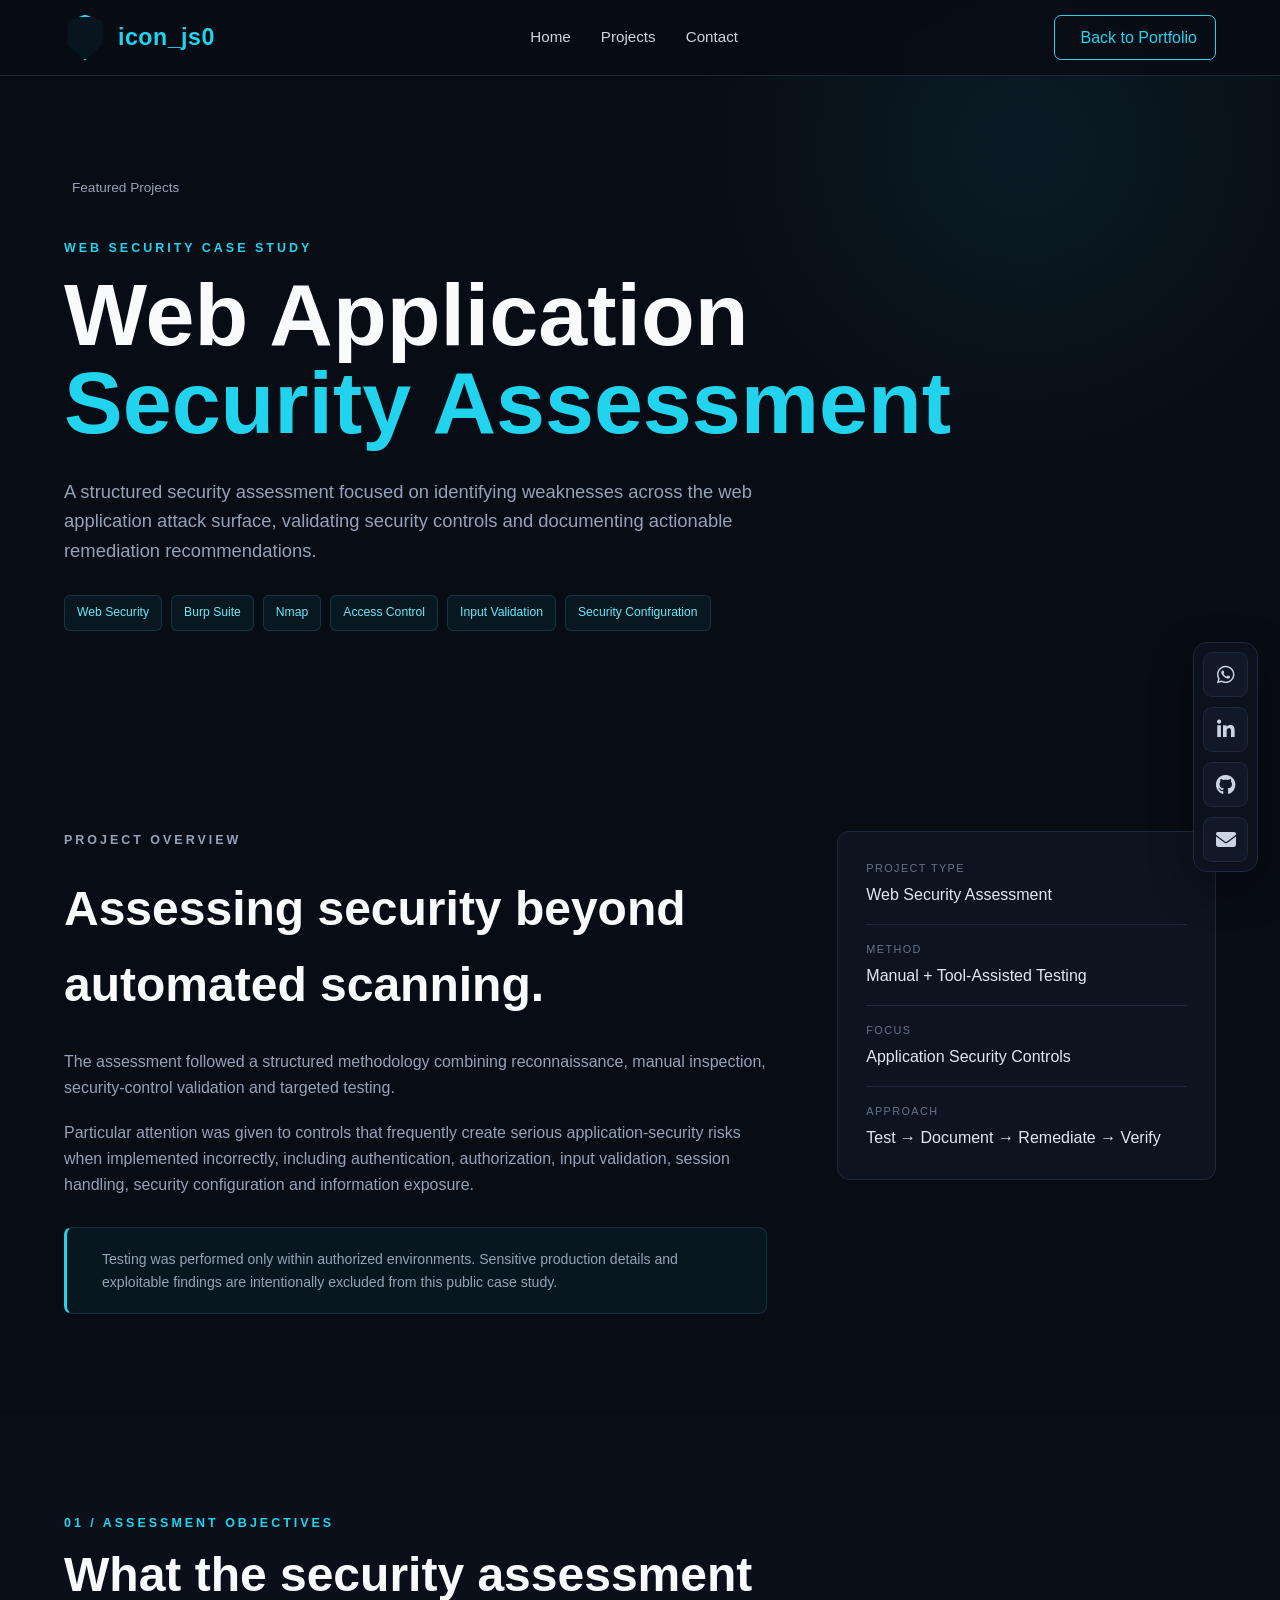
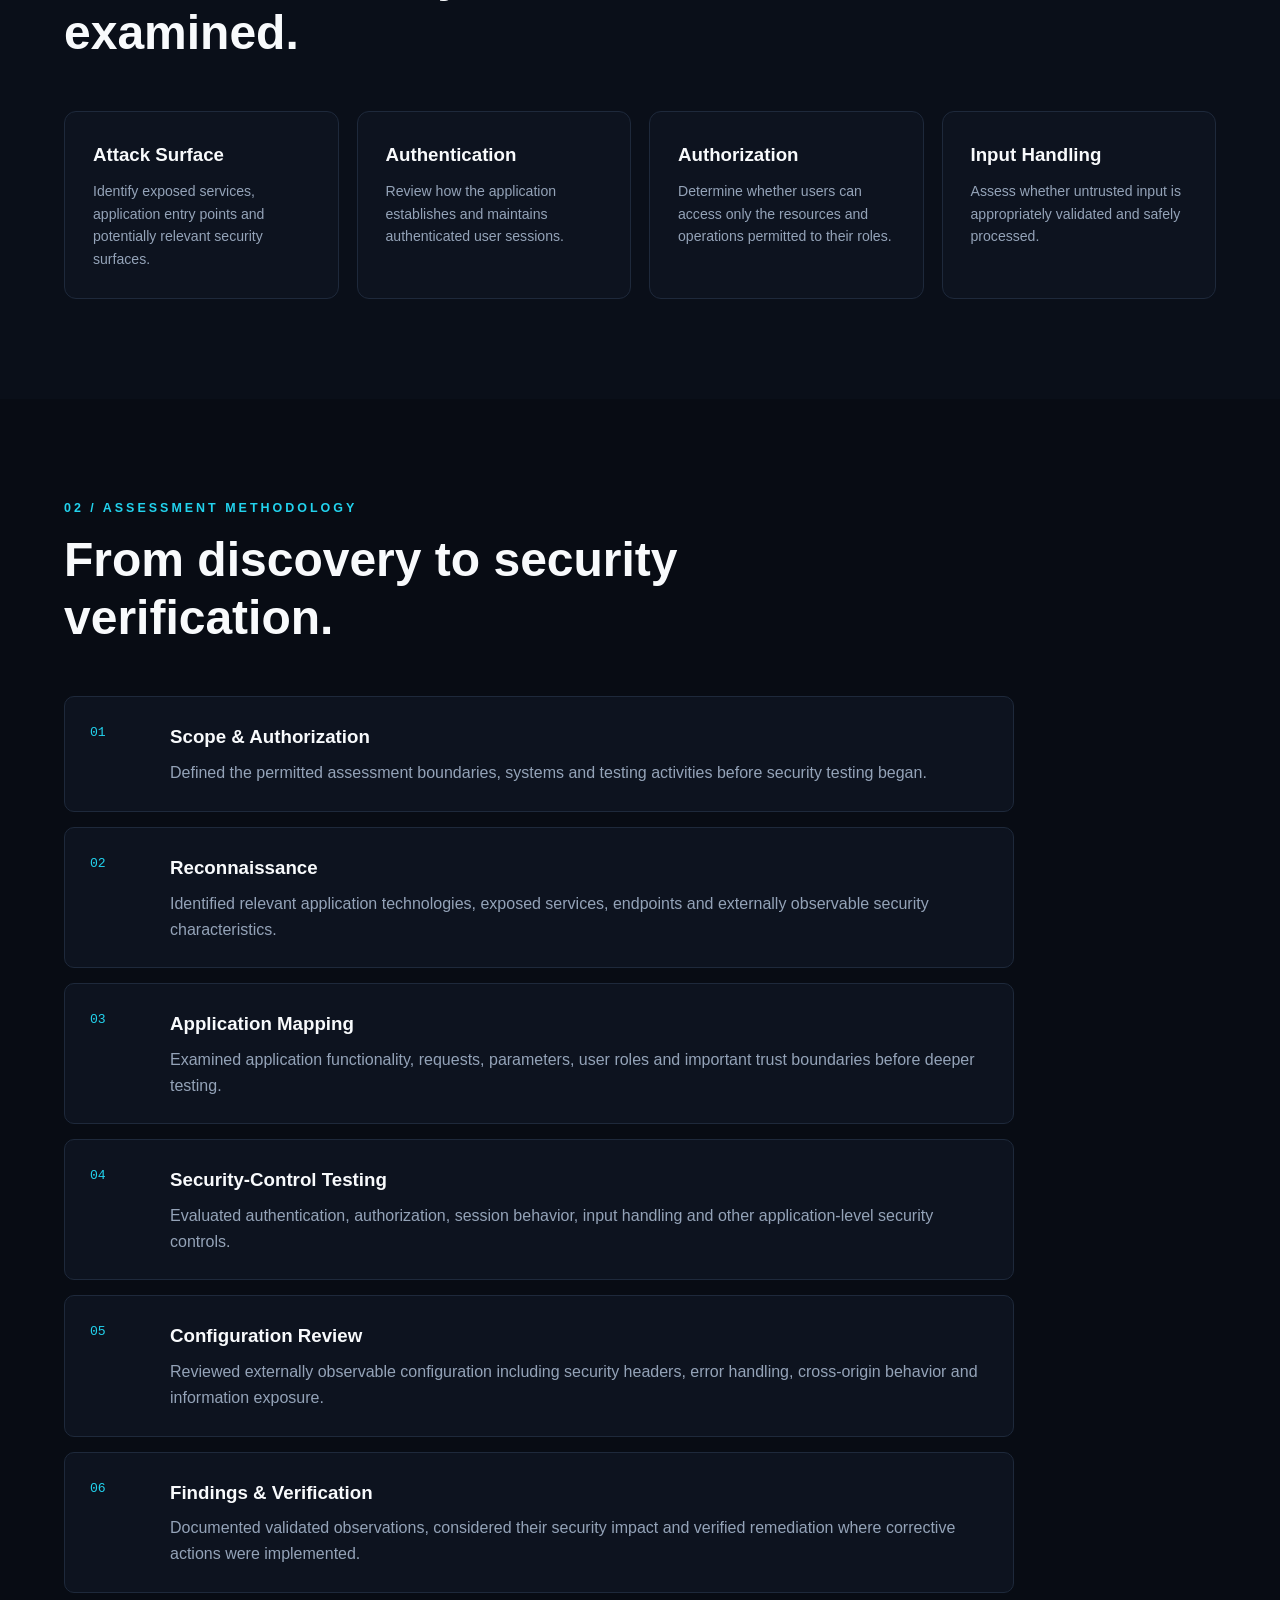
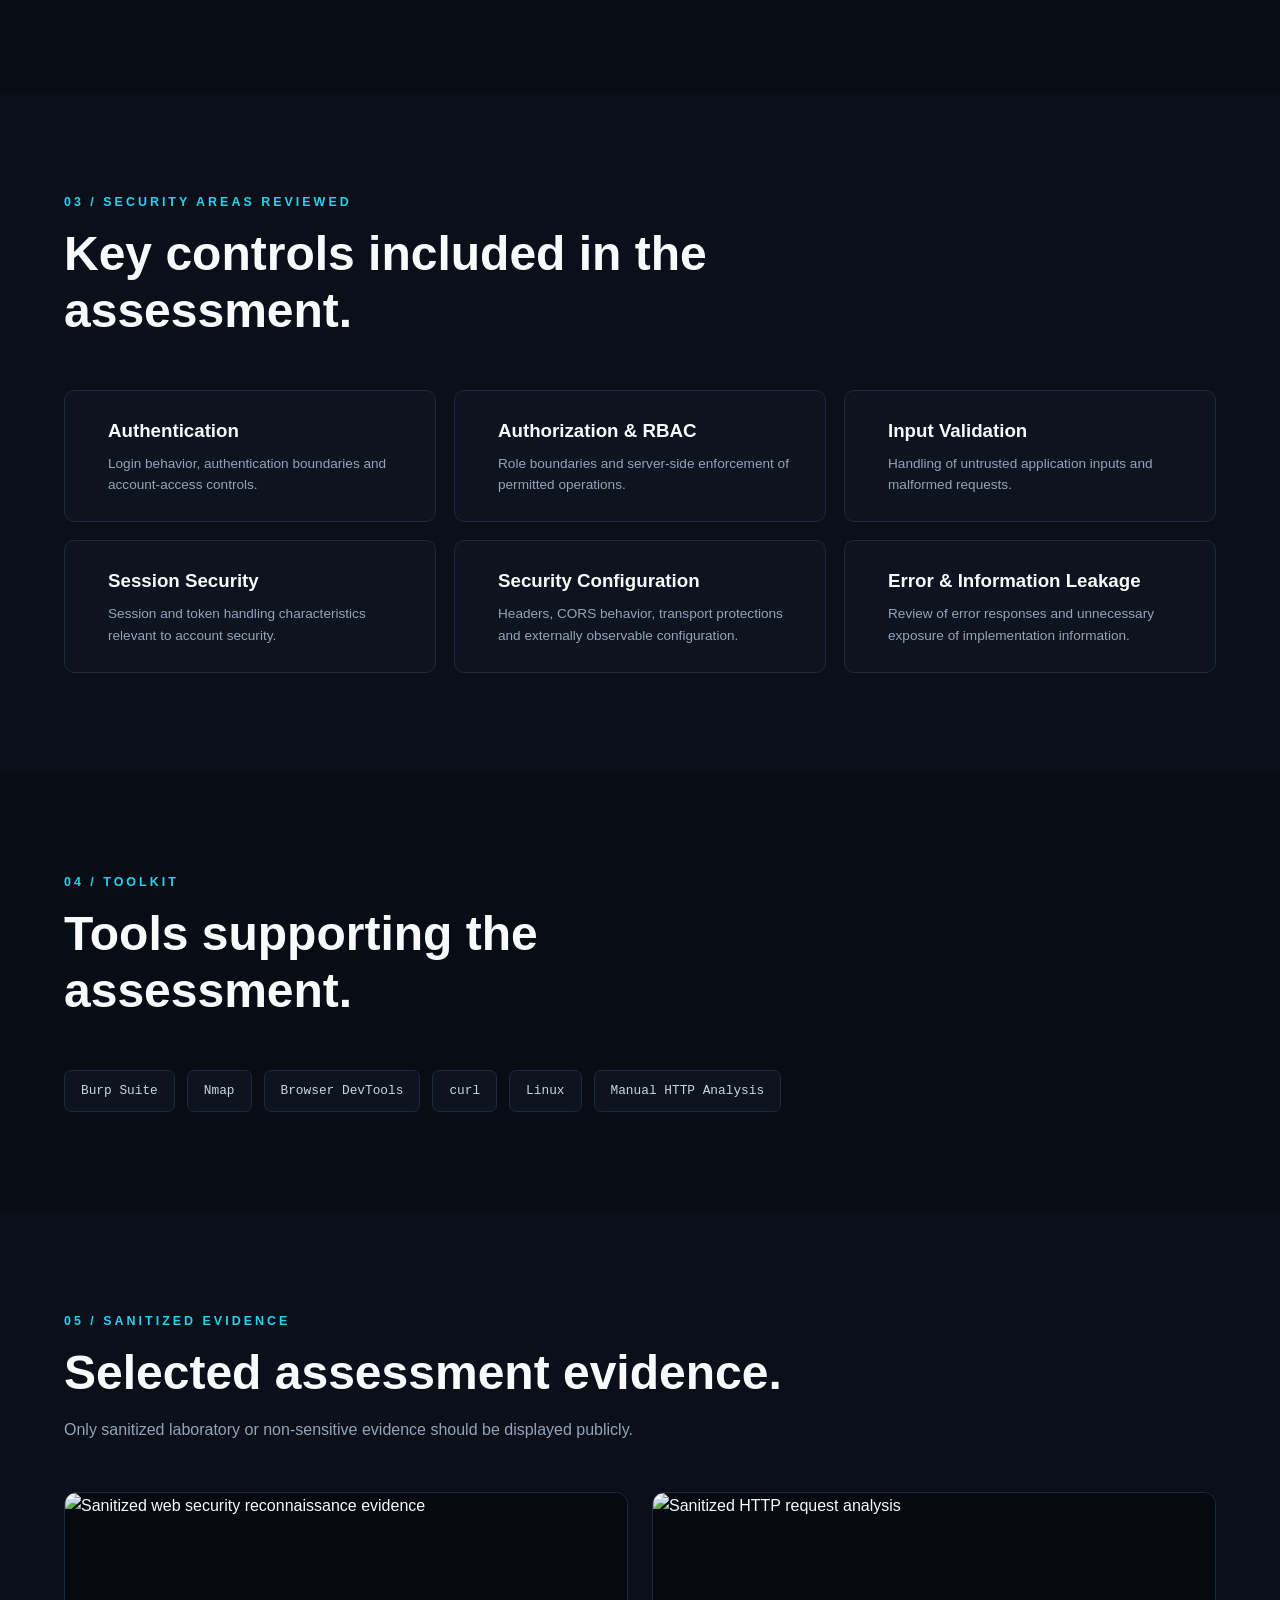
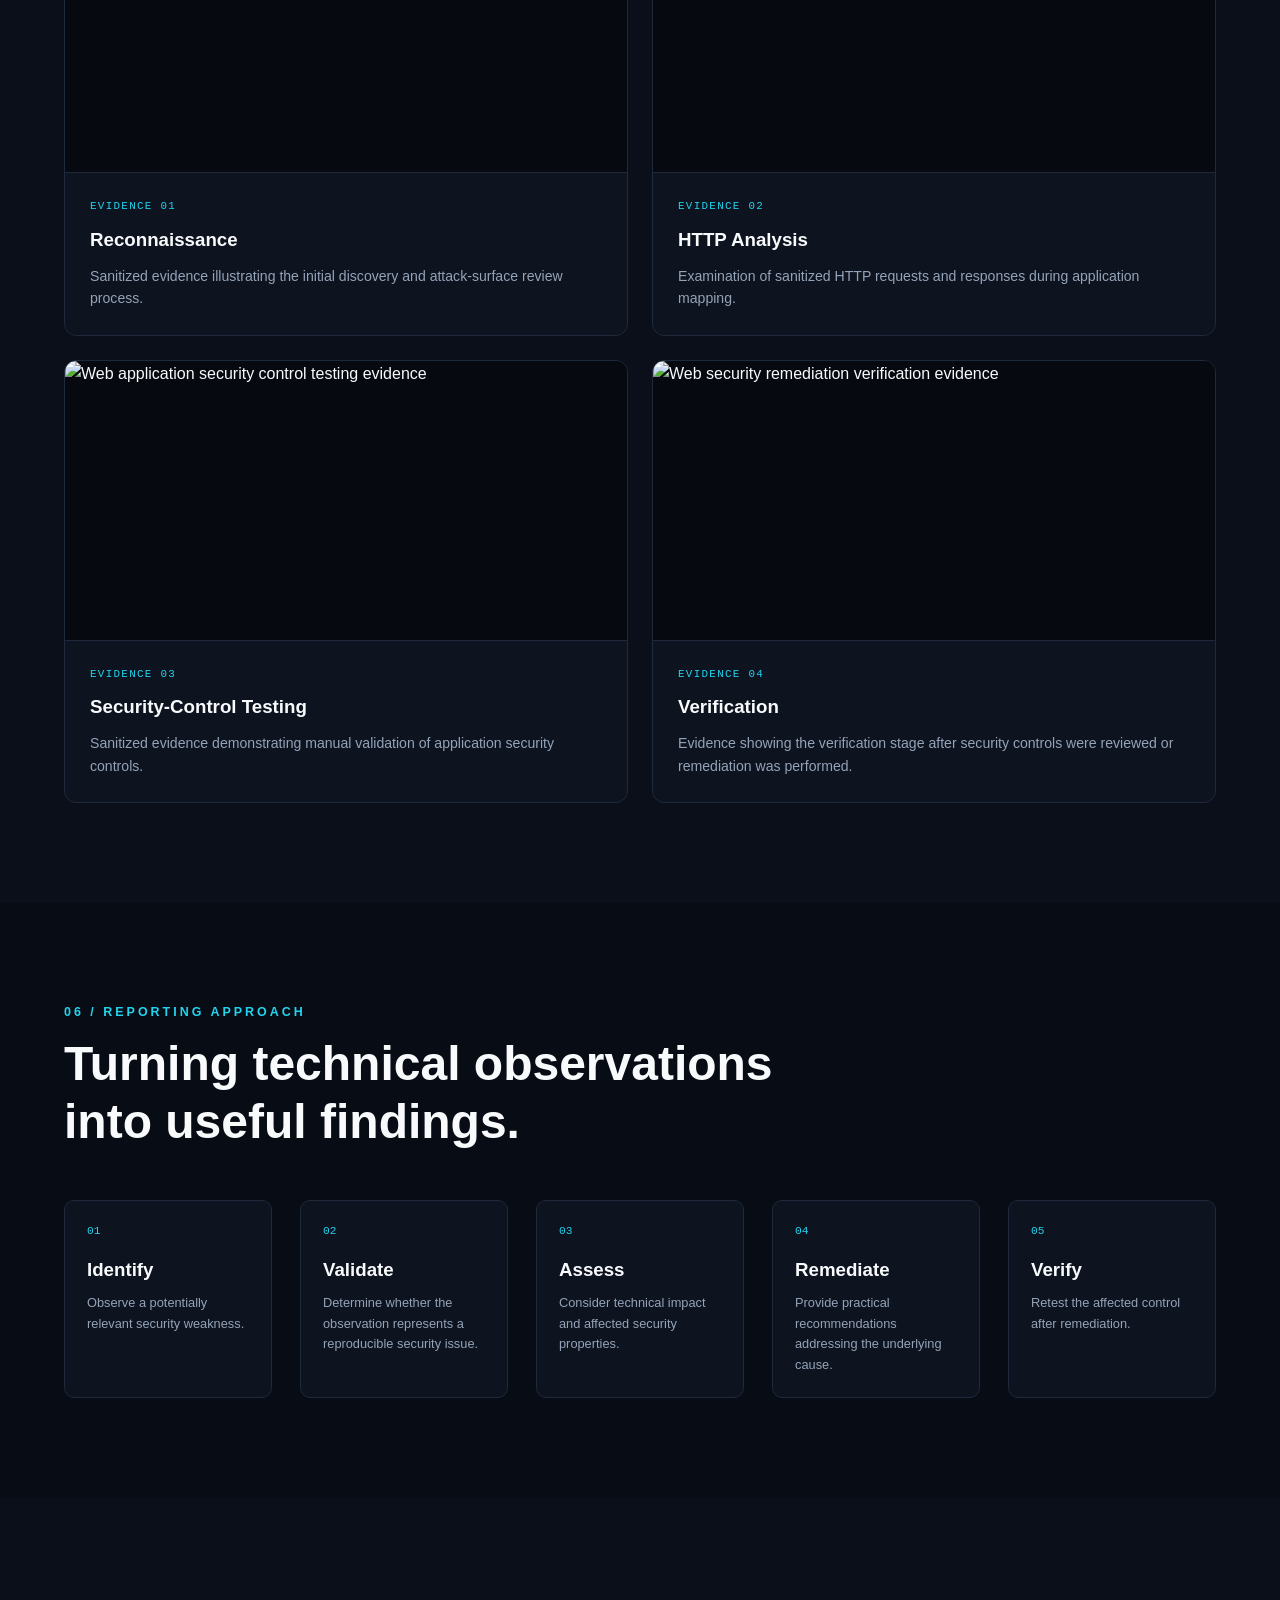
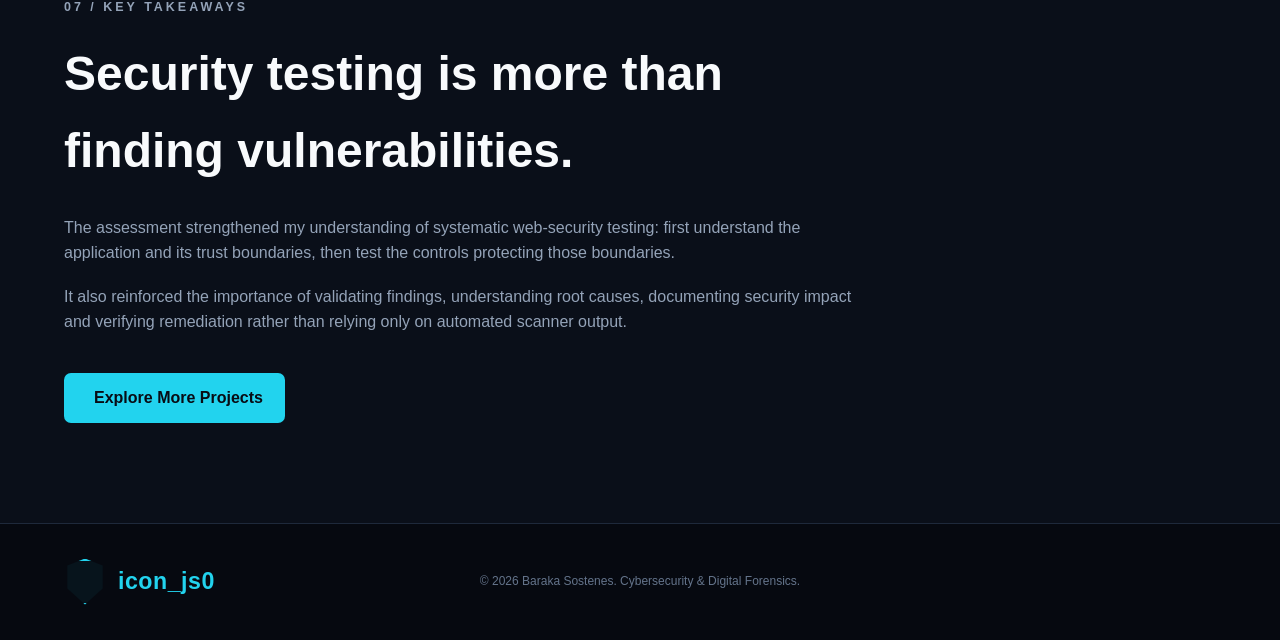
==== commit 76fef1a7: "fix: social-rail toward bottom" ====
--- a/projects/web-security.html
+++ b/projects/web-security.html
@@ -32,6 +32,8 @@
         name="theme-color"
         content="#080c14"
     >
+
+    
 
     <link
         rel="icon"
--- a/assets/css/style.css
+++ b/assets/css/style.css
@@ -2036,9 +2036,7 @@
     position: fixed;
 
     right: 22px;
-    top: 50%;
-
-    transform: translateY(-50%);
+    bottom: 28px;
 
     display: flex;
     flex-direction: column;
@@ -2050,7 +2048,6 @@
     background: rgba(13, 19, 31, 0.88);
 
     border: 1px solid #1e293b;
-
     border-radius: 14px;
 
     backdrop-filter: blur(14px);
@@ -2060,7 +2057,6 @@
 
     z-index: 800;
 }
-
 
 .social-link {
     position: relative;
@@ -2110,10 +2106,9 @@
     position: absolute;
 
     right: 58px;
-    top: 50%;
+    
 
     transform:
-        translateY(-50%)
         translateX(8px);
 
     padding: 6px 10px;
